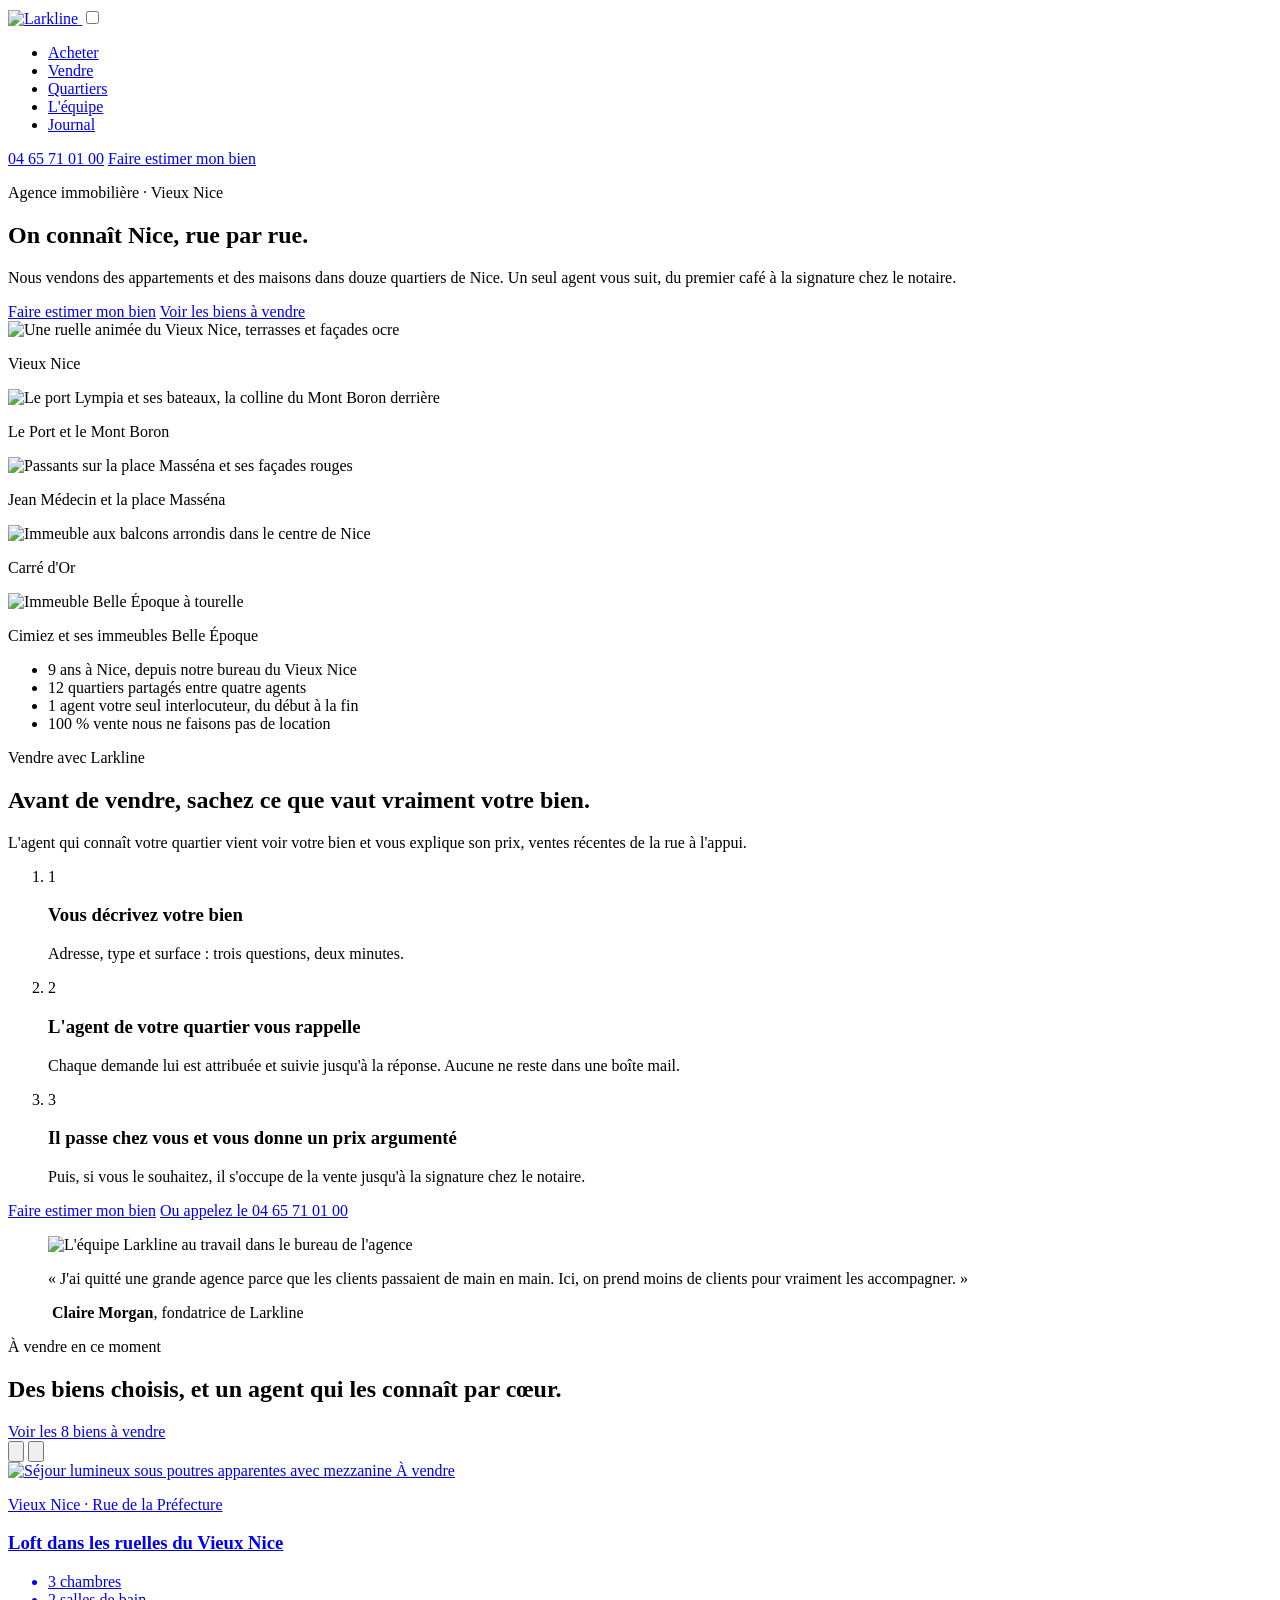
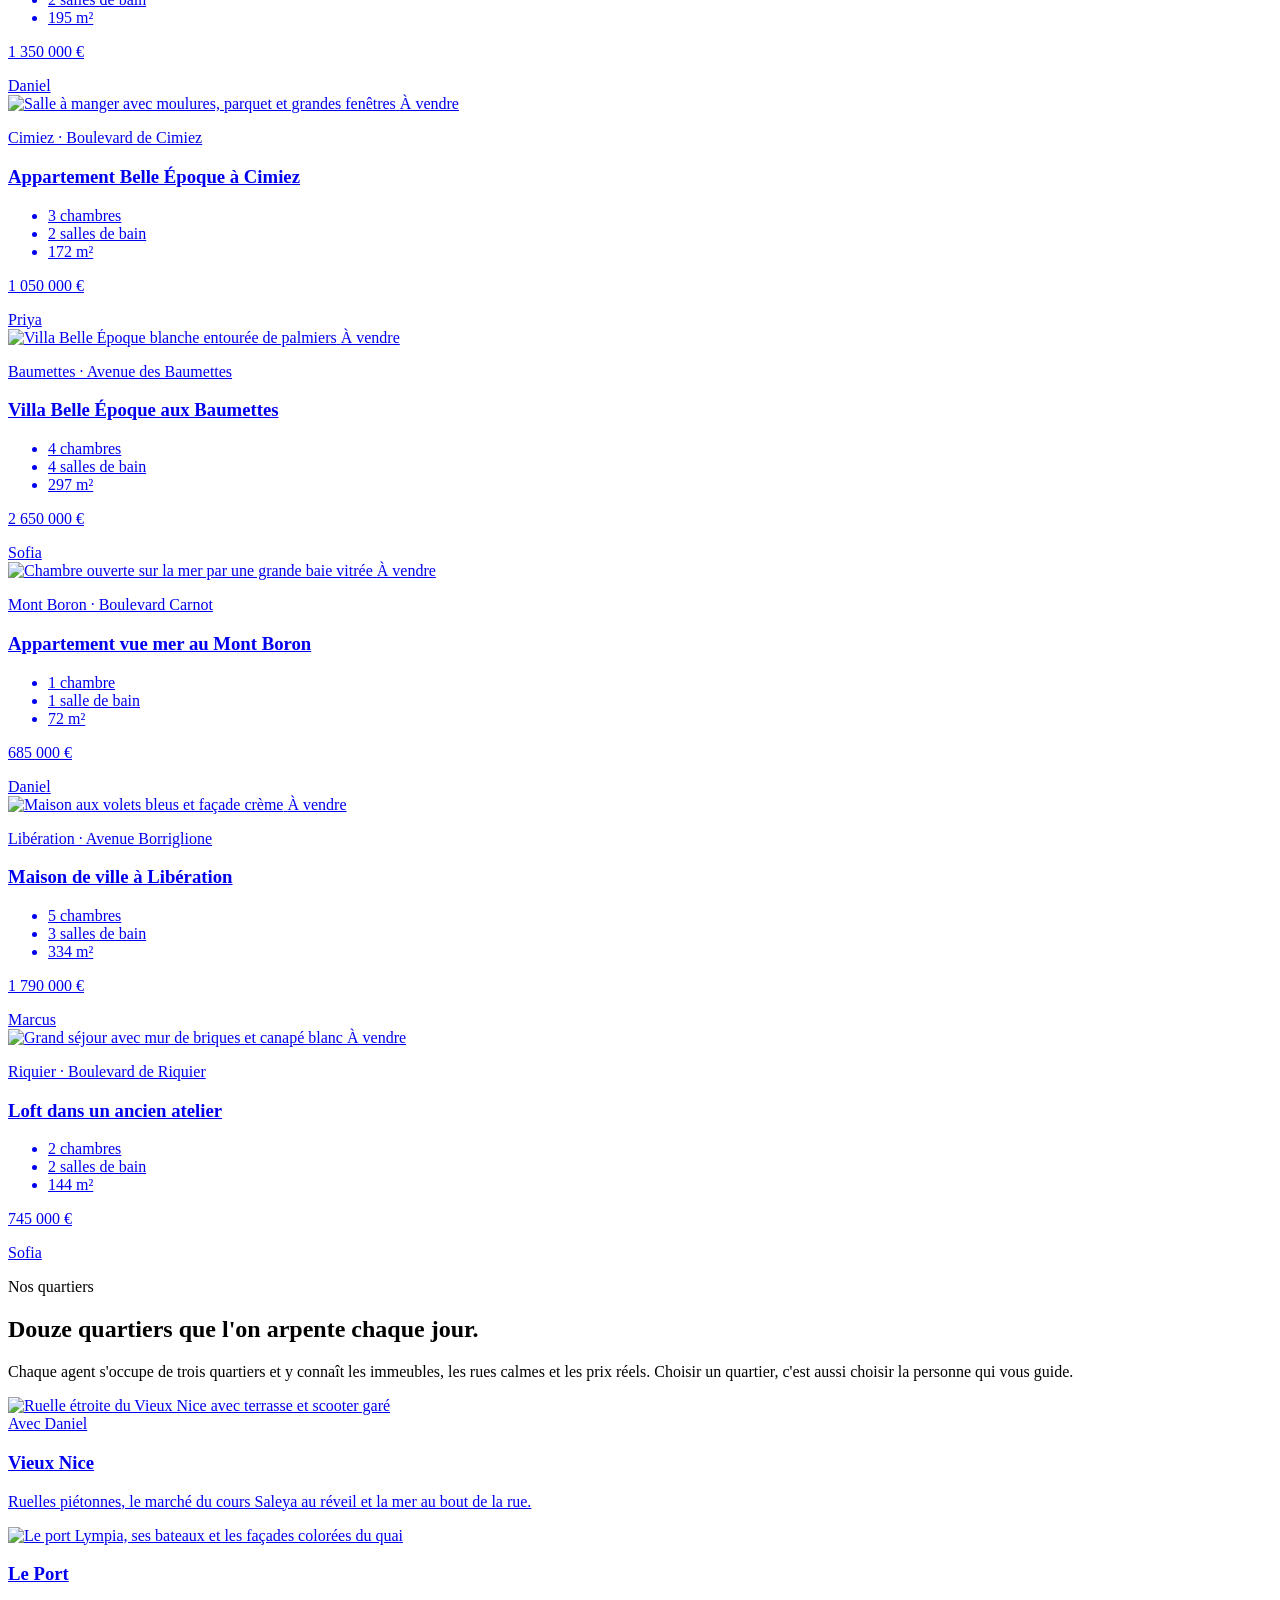
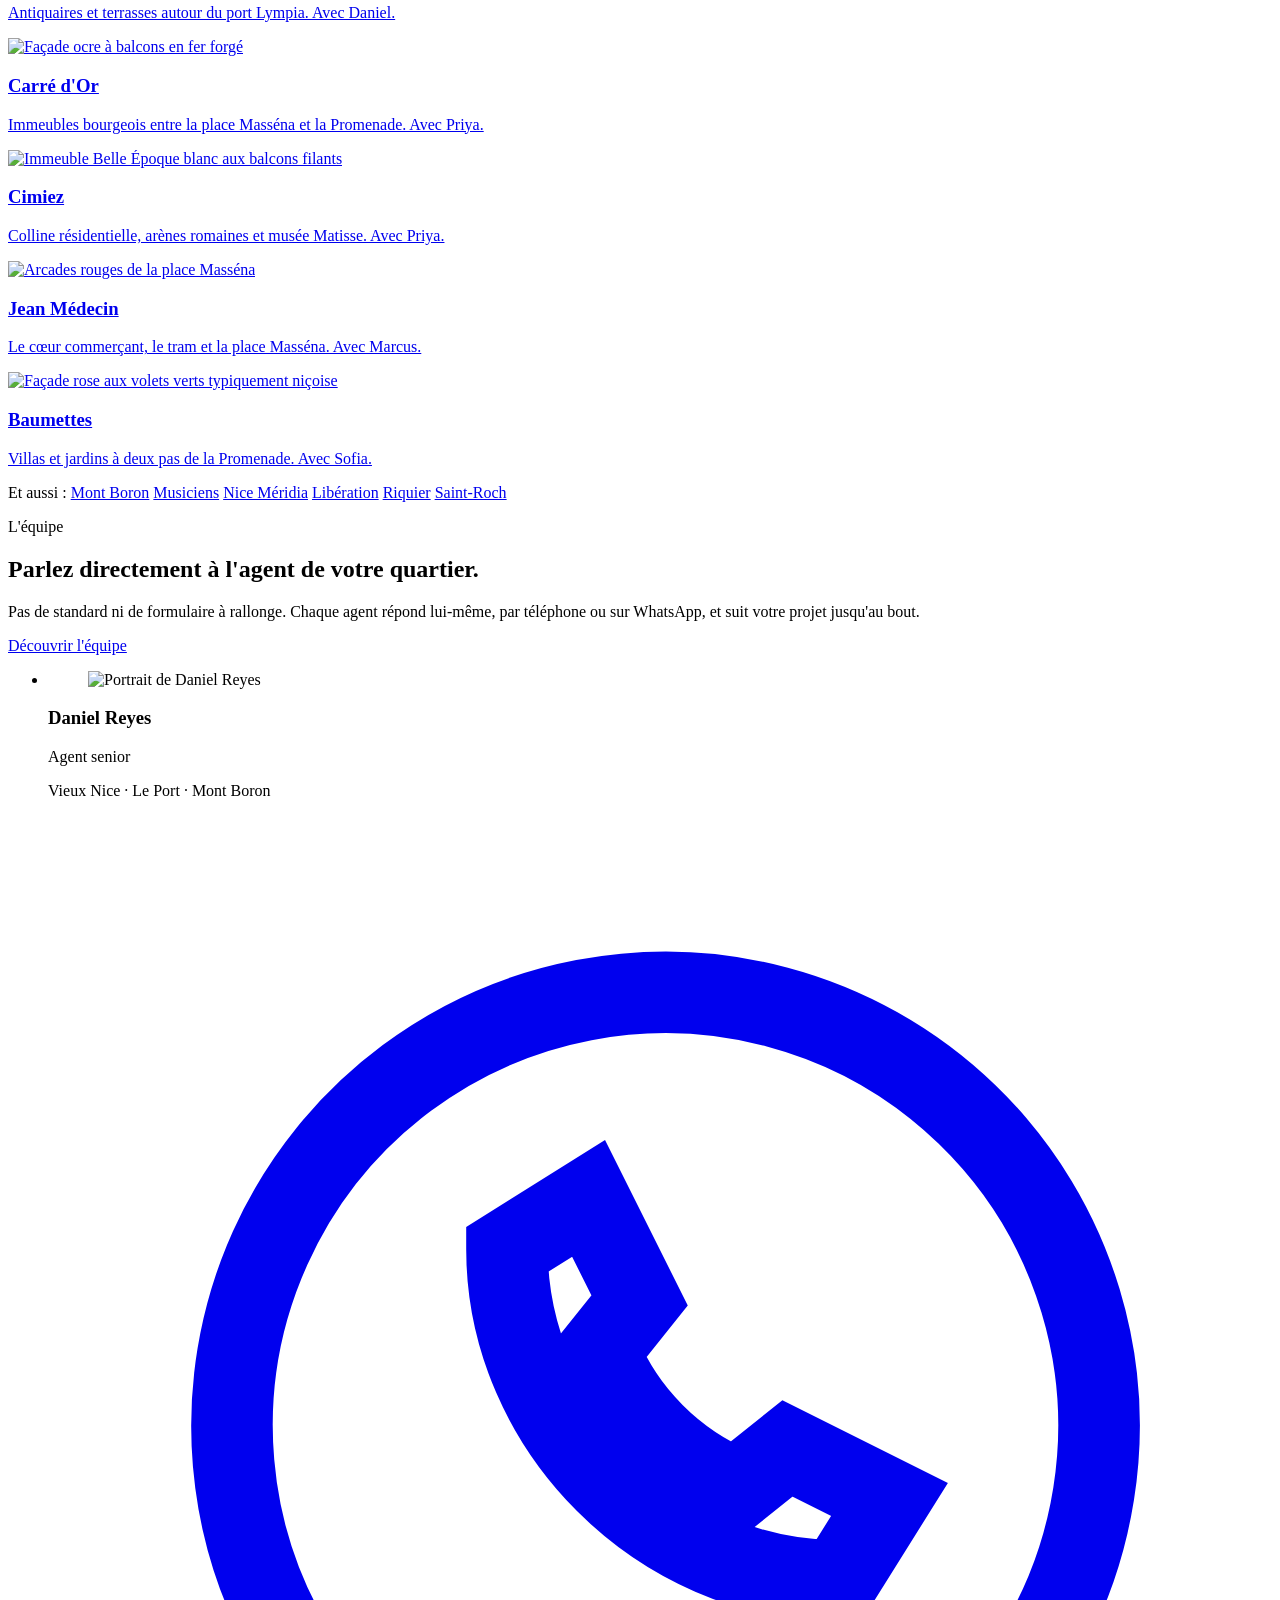
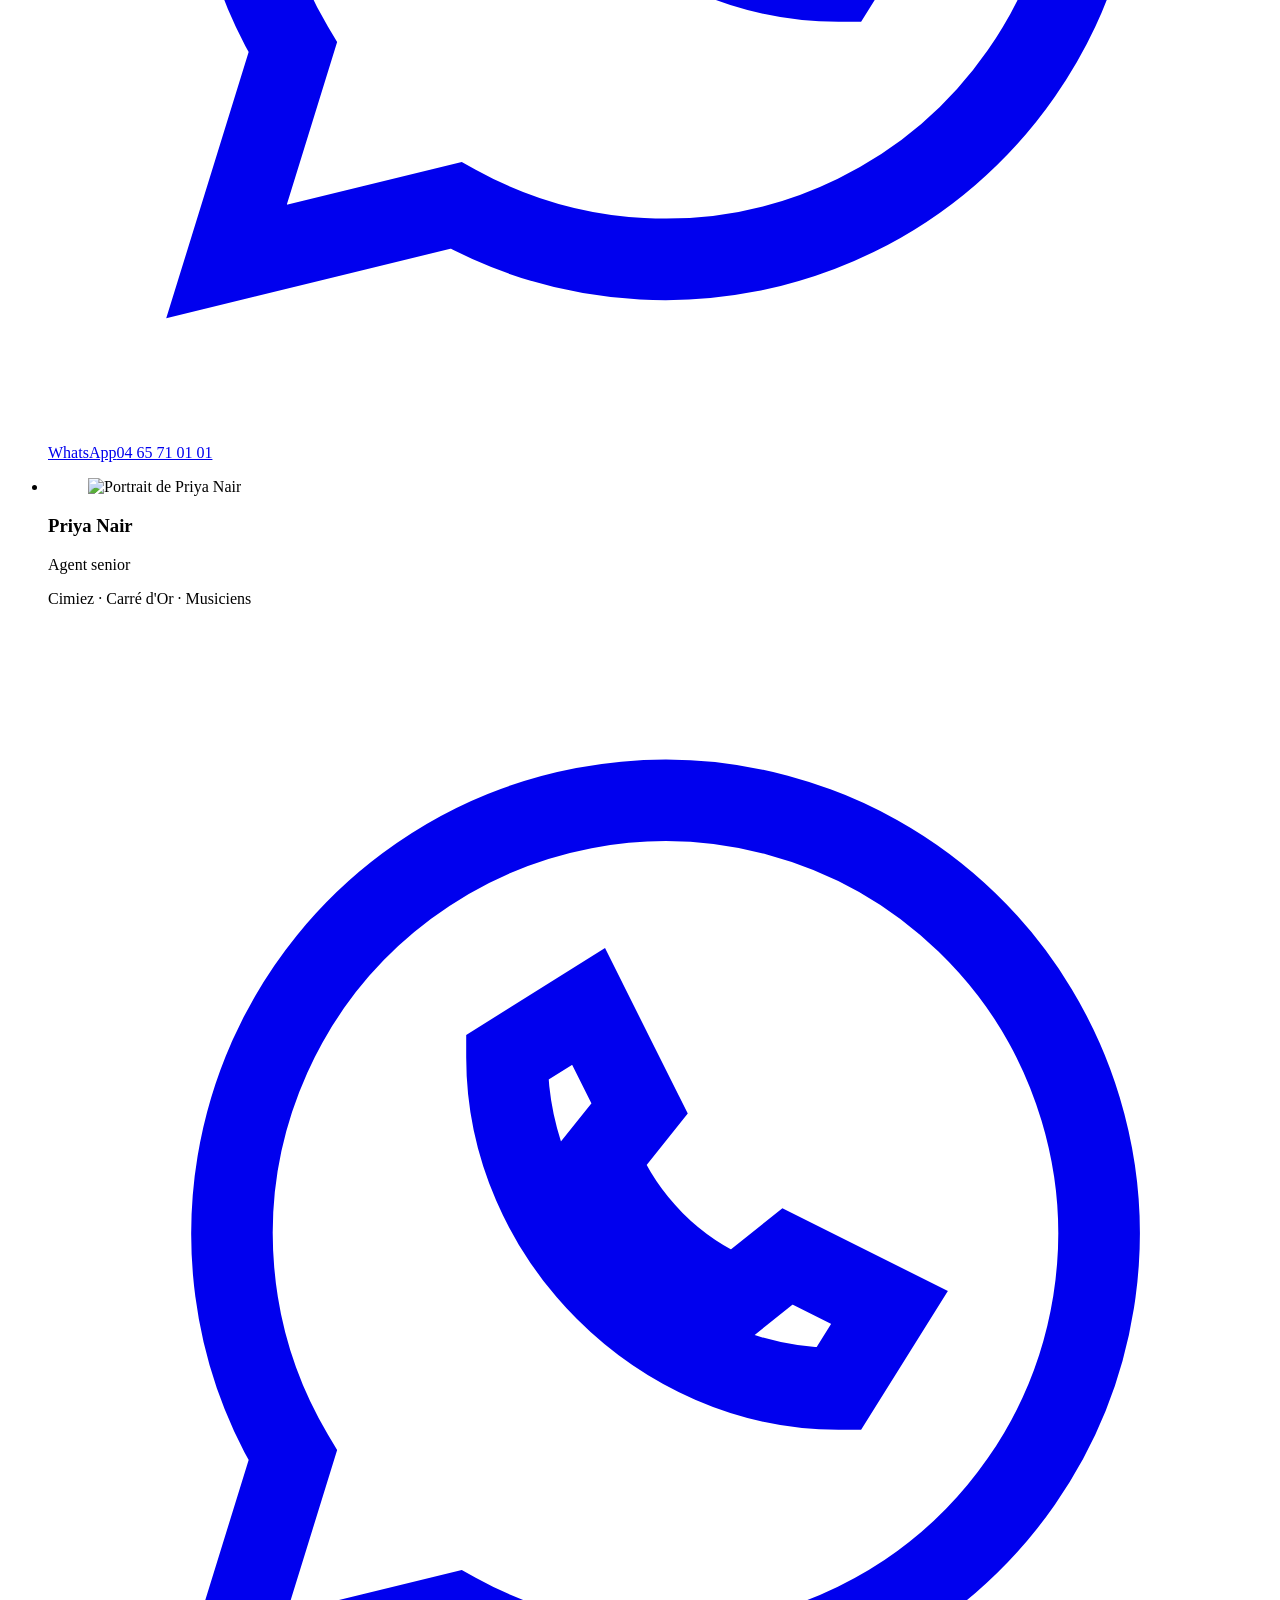
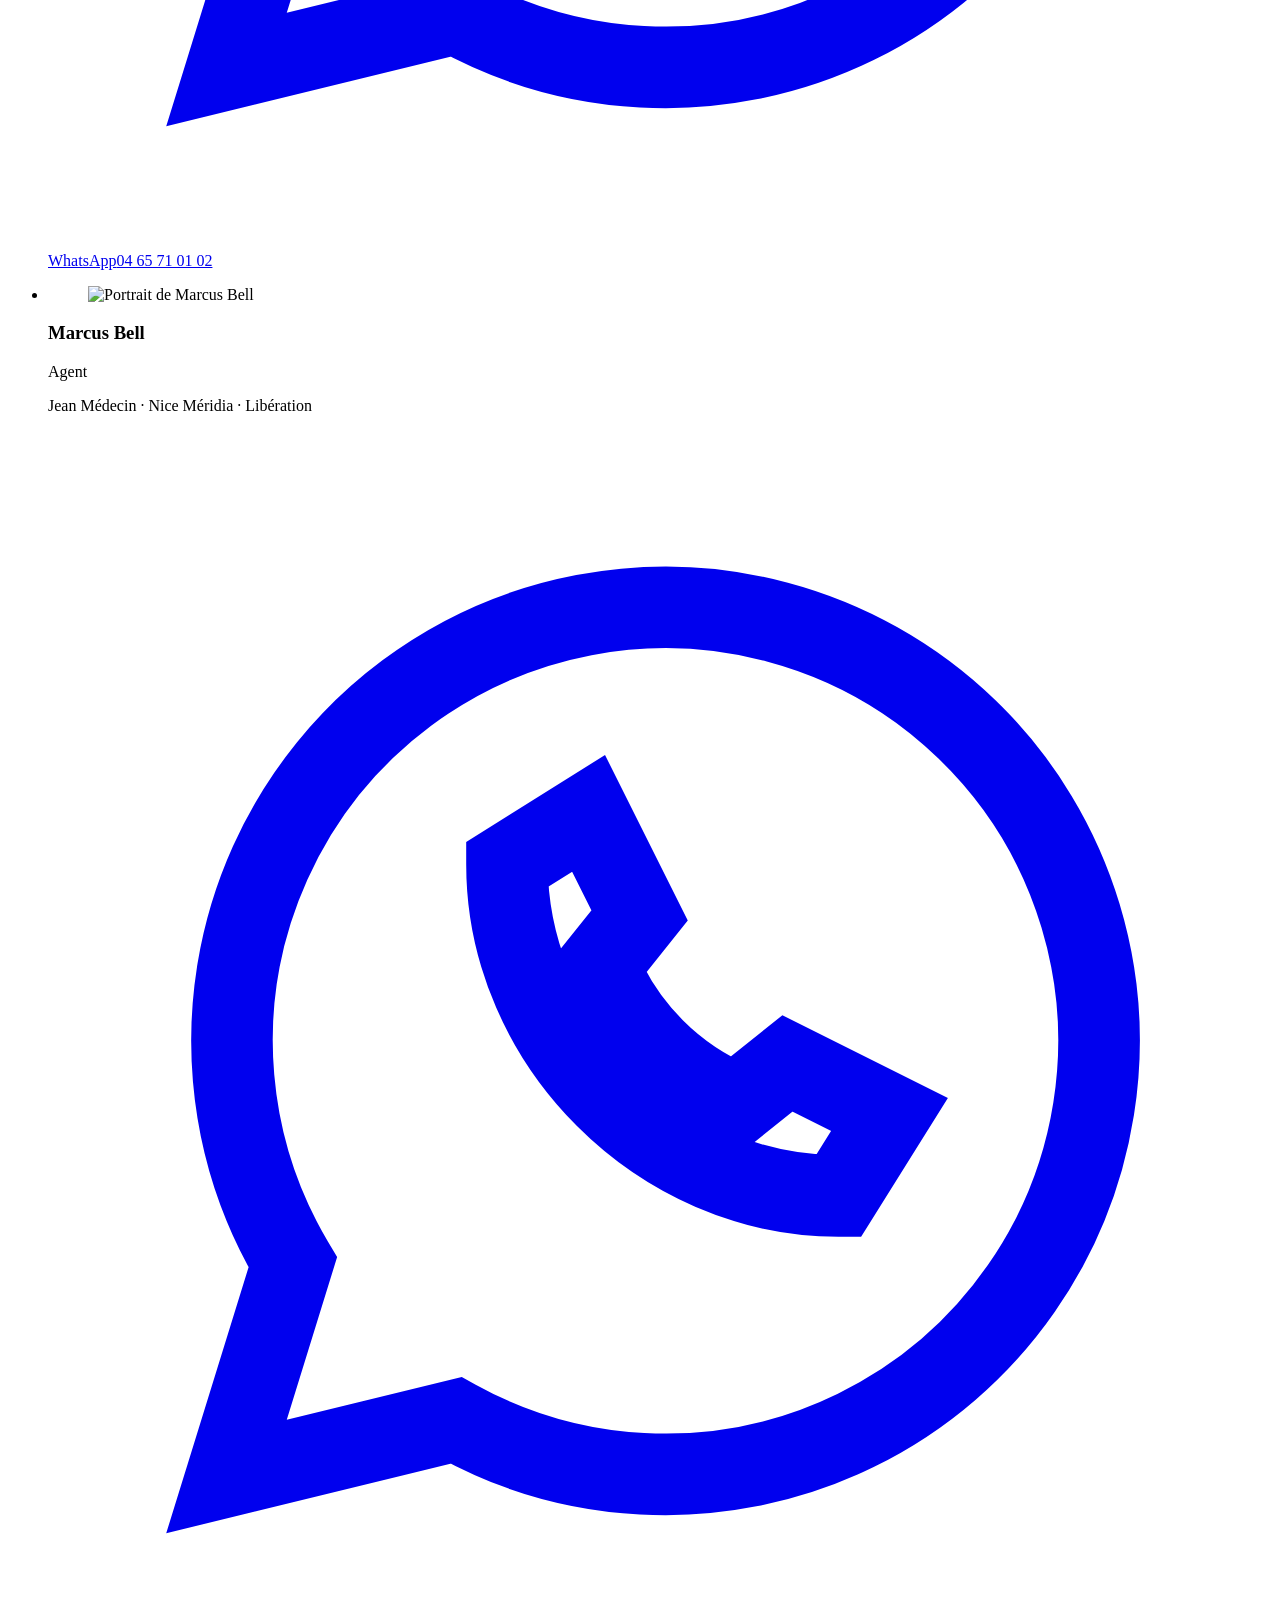
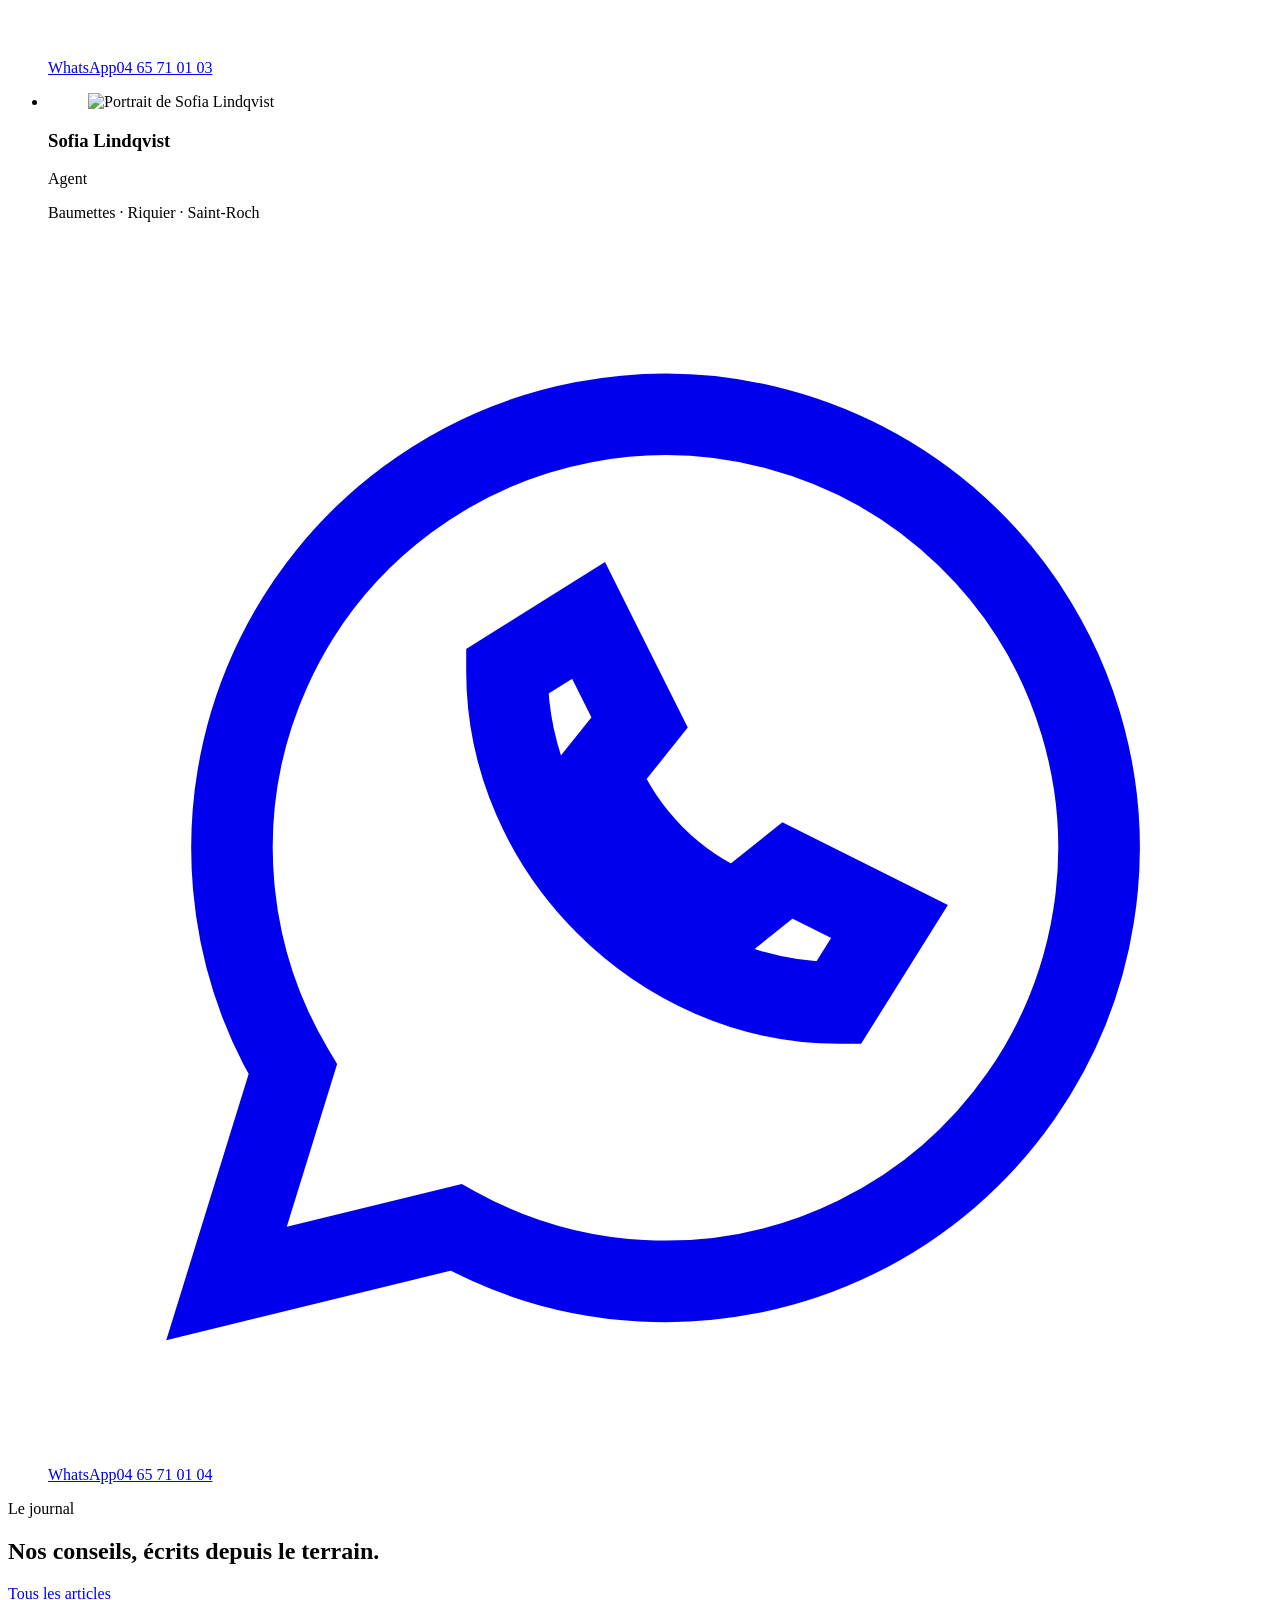
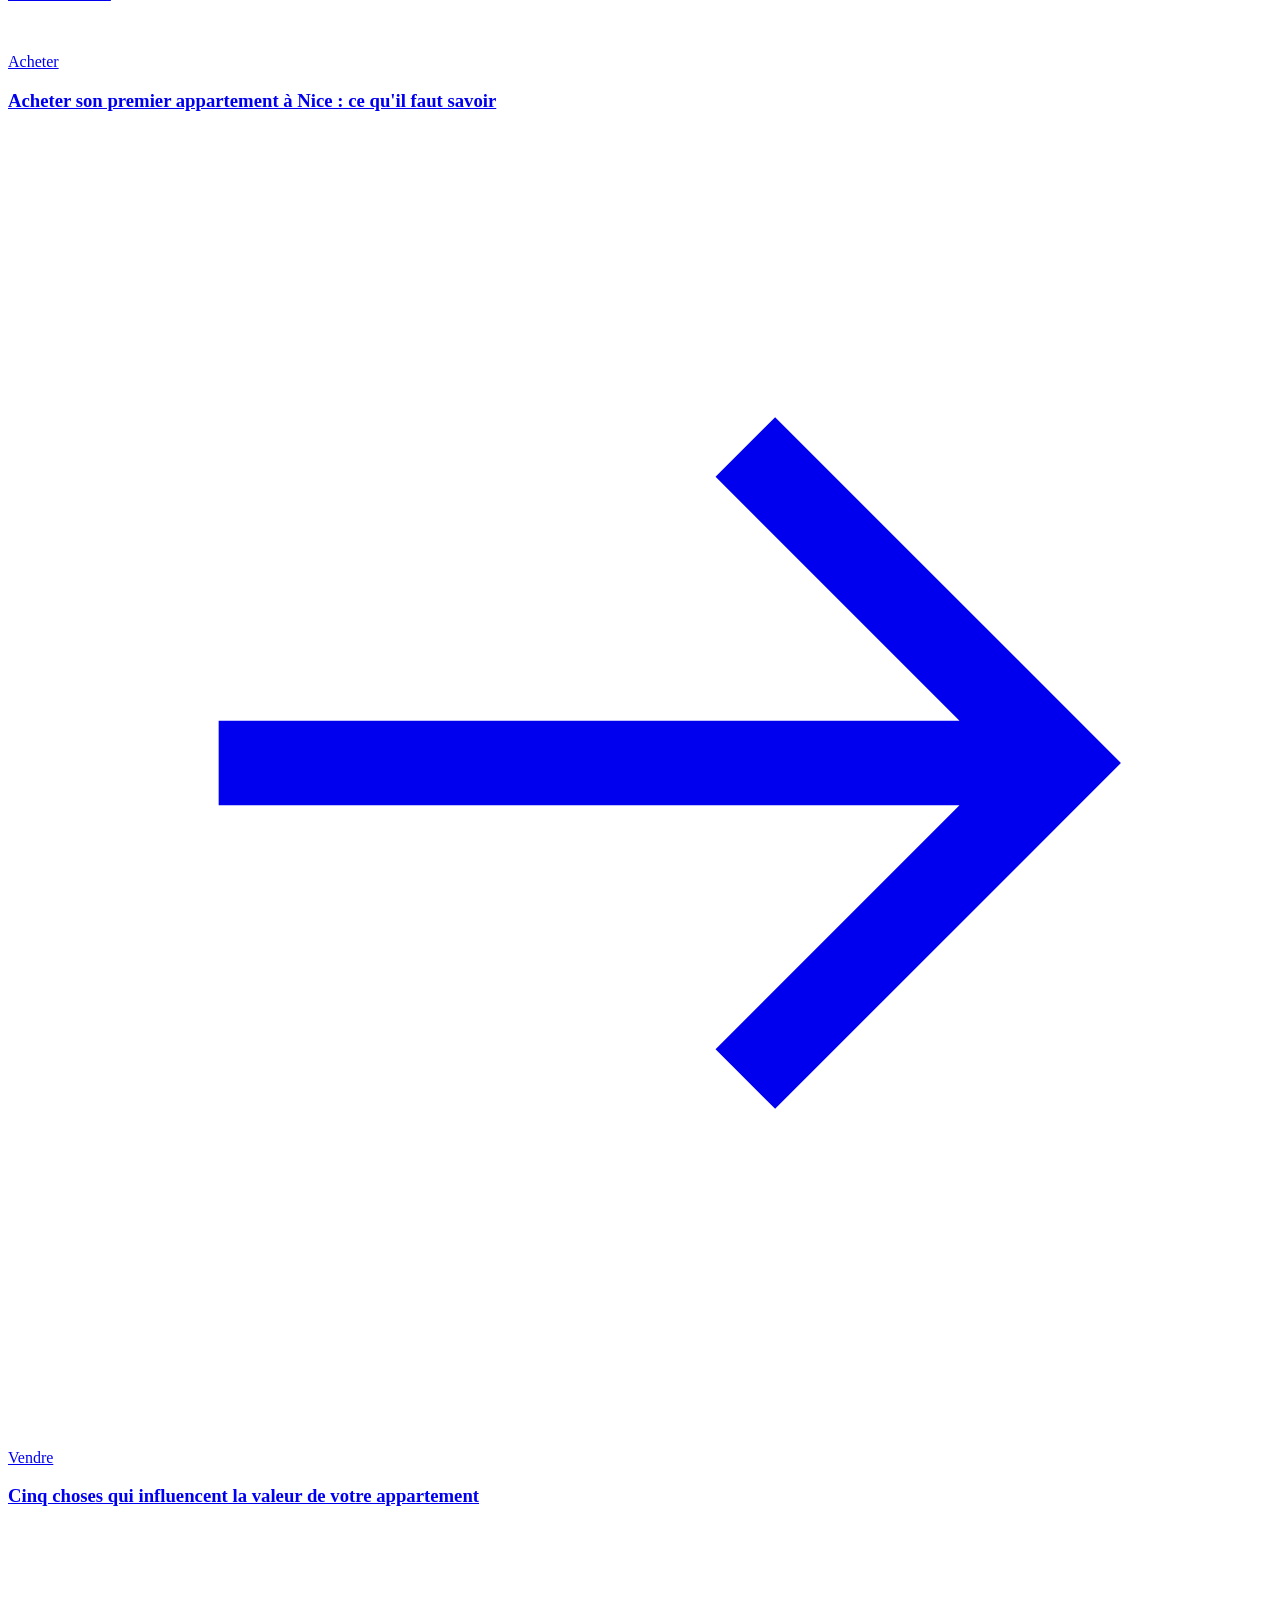
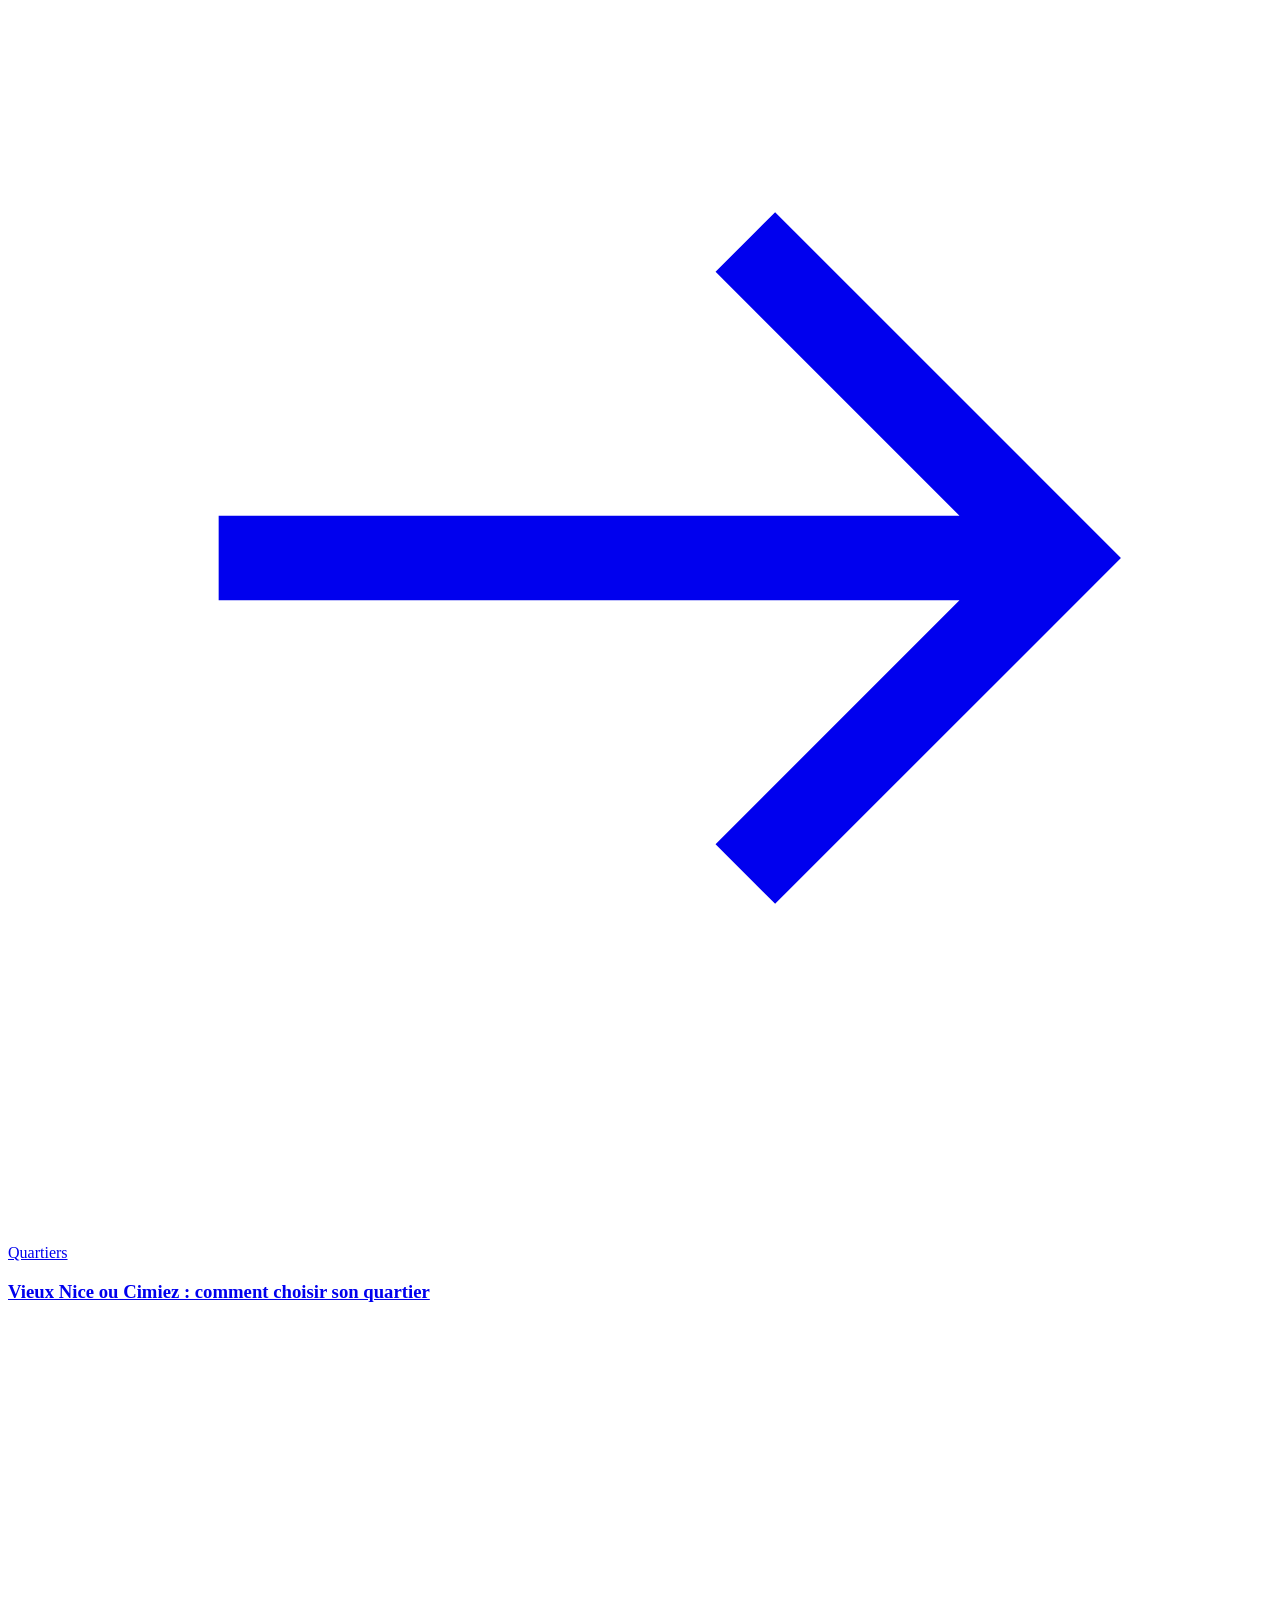
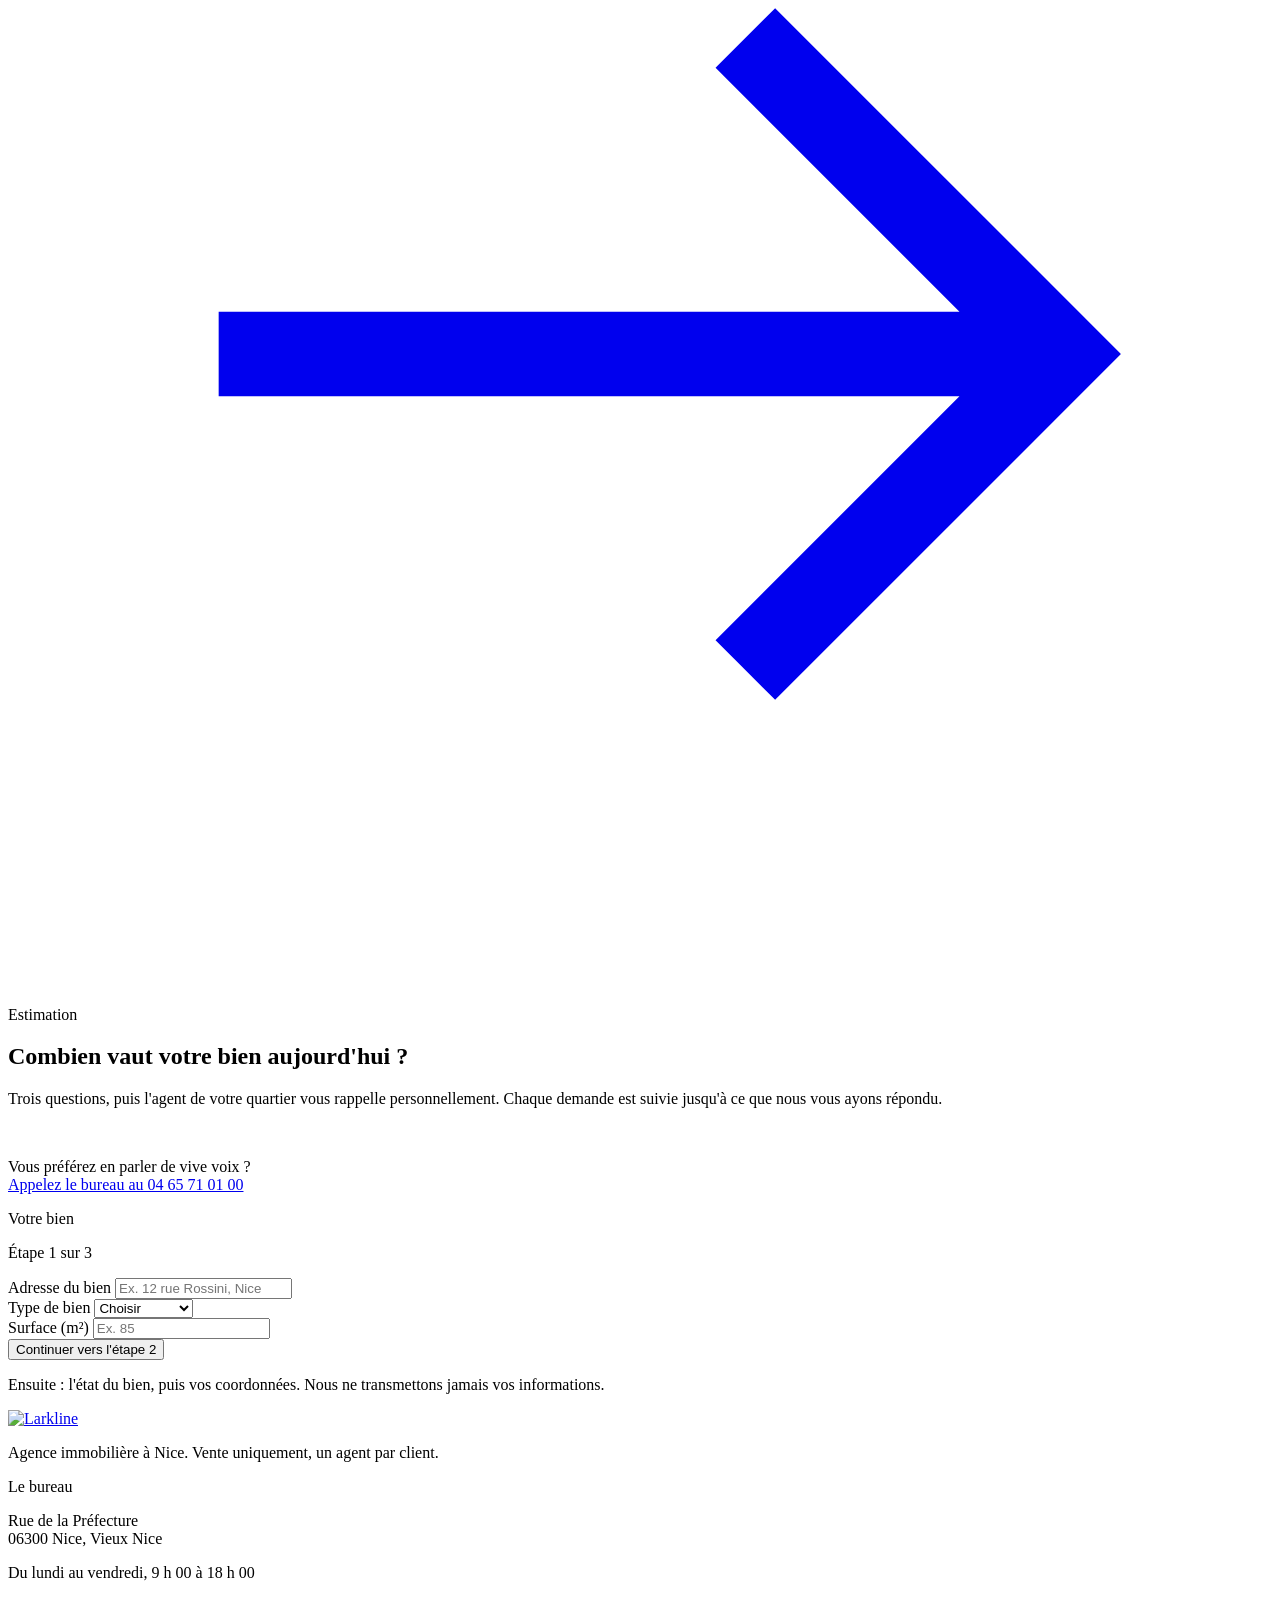
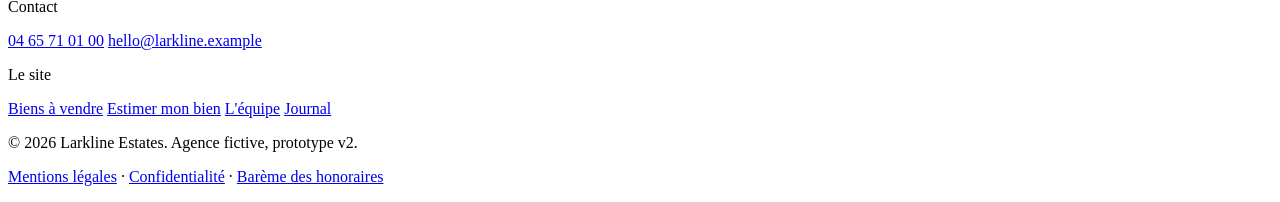
==== index.html @ cd0a7fb2 "Add files via upload" ====
<!DOCTYPE html>
<html lang="fr">
<head>
  <meta charset="utf-8">
  <meta name="viewport" content="width=device-width, initial-scale=1">
  <title>Larkline · Agence immobilière à Nice, depuis le Vieux Nice</title>
  <meta name="description" content="Petite agence immobilière du Vieux Nice. Un seul agent vous accompagne, du premier café à la signature chez le notaire. Estimation de votre bien et biens à vendre dans douze quartiers de Nice.">
  <link rel="preconnect" href="https://fonts.googleapis.com">
  <link rel="preconnect" href="https://fonts.gstatic.com" crossorigin>
  <link href="https://fonts.googleapis.com/css2?family=DM+Sans:opsz,wght@9..40,400;9..40,600;9..40,700&family=Newsreader:opsz,wght@6..72,400;6..72,500;6..72,600&display=swap" rel="stylesheet">
  <link rel="stylesheet" href="css/style.css">
  <script src="js/main.js" defer></script>
</head>
<body>

  <!-- ===================== Header ===================== -->
  <header class="site-header boxed-l flex-row flex-align-center flex-justify-between gap-24">
    <a class="logo" href="index.html" aria-label="Larkline, accueil">
      <img src="images/larkline-logo.svg" alt="Larkline" width="169" height="36">
    </a>
    <input class="nav-toggle" type="checkbox" id="nav-toggle" aria-label="Ouvrir le menu">
    <label class="nav-burger" for="nav-toggle" aria-hidden="true"><span></span><span></span><span></span></label>
    <nav class="nav-menu gap-32" aria-label="Navigation principale">
      <ul class="nav-links gap-24">
        <li><a class="nav-link" href="biens.html">Acheter</a></li>
        <li><a class="nav-link" href="#vendre">Vendre</a></li>
        <li><a class="nav-link" href="#quartiers">Quartiers</a></li>
        <li><a class="nav-link" href="equipe.html">L'équipe</a></li>
        <li><a class="nav-link" href="journal.html">Journal</a></li>
      </ul>
      <a class="nav-phone" href="tel:+33465710100">04 65 71 01 00</a>
      <a class="btn-solid" href="estimation.html">Faire estimer mon bien</a>
    </nav>
  </header>

  <main>

    <!-- ===================== Hero ===================== -->
    <section class="bg-light-1 boxed-l pad-tb-64 flex-column gap-40" aria-labelledby="hero-title">
      <div class="hero-intro gap-40">
        <div class="flex-column gap-20 fade-up">
          <p class="sub-title subtitle-on-light">Agence immobilière · Vieux Nice</p>
          <h1 id="hero-title" class="title-1 heading-on-light">On connaît Nice, rue par&nbsp;rue.</h1>
        </div>
        <div class="flex-column gap-24 fade-up delay-1">
          <p class="body-l body-on-light">Nous vendons des appartements et des maisons dans douze quartiers de Nice. Un seul agent vous suit, du premier café à la signature chez le&nbsp;notaire.</p>
          <div class="flex-row flex-wrap flex-align-center gap-24">
            <a class="btn-solid" href="estimation.html">Faire estimer mon bien</a>
            <a class="text-link link-on-light" href="biens.html">Voir les biens à vendre</a>
          </div>
        </div>
      </div>
      <!-- Slideshow: one neighborhood every 4 seconds (CSS only) -->
      <div class="hero-media media rounded-l fade-up delay-2" role="region" aria-roledescription="diaporama" aria-label="Les quartiers de Nice">
          <div class="hero-slide">
            <img src="https://images.unsplash.com/photo-1490113355845-cdc3b65f0189?auto=format&fit=crop&w=2200&h=1100&q=80" alt="Une ruelle animée du Vieux Nice, terrasses et façades ocre" fetchpriority="high">
            <p class="hero-caption body-s pad-tb-8 pad-lr-16 rounded-full">Vieux Nice</p>
          </div>
          <div class="hero-slide">
            <img src="https://images.unsplash.com/photo-1688993742358-516669227e6c?auto=format&fit=crop&w=2200&h=1100&q=80" alt="Le port Lympia et ses bateaux, la colline du Mont Boron derrière" loading="lazy">
            <p class="hero-caption body-s pad-tb-8 pad-lr-16 rounded-full">Le Port et le Mont Boron</p>
          </div>
          <div class="hero-slide">
            <img src="https://images.unsplash.com/photo-1728128527807-6297bc0e7d66?auto=format&fit=crop&w=2200&h=1100&q=80" alt="Passants sur la place Masséna et ses façades rouges" loading="lazy">
            <p class="hero-caption body-s pad-tb-8 pad-lr-16 rounded-full">Jean Médecin et la place Masséna</p>
          </div>
          <div class="hero-slide">
            <img src="https://images.unsplash.com/photo-1728128528288-421e94139e16?auto=format&fit=crop&w=2200&h=1100&q=80" alt="Immeuble aux balcons arrondis dans le centre de Nice" loading="lazy">
            <p class="hero-caption body-s pad-tb-8 pad-lr-16 rounded-full">Carré d'Or</p>
          </div>
          <div class="hero-slide">
            <img src="https://images.unsplash.com/photo-1694424409051-65aa07593fcf?auto=format&fit=crop&w=2200&h=1100&q=80" alt="Immeuble Belle Époque à tourelle" loading="lazy">
            <p class="hero-caption body-s pad-tb-8 pad-lr-16 rounded-full">Cimiez et ses immeubles Belle Époque</p>
          </div>
      </div>
      <ul class="grid-4 gap-24" aria-label="Larkline en bref">
        <li class="fact pad-tb-20 flex-column gap-4">
          <span class="fact-number title-4 heading-on-light" data-count>9 ans</span>
          <span class="body-s detail-on-light">à Nice, depuis notre bureau du Vieux Nice</span>
        </li>
        <li class="fact pad-tb-20 flex-column gap-4">
          <span class="fact-number title-4 heading-on-light" data-count>12 quartiers</span>
          <span class="body-s detail-on-light">partagés entre quatre agents</span>
        </li>
        <li class="fact pad-tb-20 flex-column gap-4">
          <span class="fact-number title-4 heading-on-light" data-count>1 agent</span>
          <span class="body-s detail-on-light">votre seul interlocuteur, du début à la fin</span>
        </li>
        <li class="fact pad-tb-20 flex-column gap-4">
          <span class="fact-number title-4 heading-on-light" data-count>100 % vente</span>
          <span class="body-s detail-on-light">nous ne faisons pas de location</span>
        </li>
      </ul>
    </section>

    <!-- ===================== Vendre ===================== -->
    <section id="vendre" class="bg-light-2 boxed-l pad-tb-128 grid-split-r gap-40 flex-align-center reveal" aria-labelledby="vendre-title">
      <div class="flex-column gap-32">
        <div class="flex-column gap-16">
          <p class="sub-title subtitle-on-light">Vendre avec Larkline</p>
          <h2 id="vendre-title" class="title-2 heading-on-light">Avant de vendre, sachez ce que vaut vraiment votre&nbsp;bien.</h2>
          <p class="body-l body-on-light">L'agent qui connaît votre quartier vient voir votre bien et vous explique son prix, ventes récentes de la rue à&nbsp;l'appui.</p>
        </div>
        <ol class="flex-column gap-20">
          <li class="flex-row gap-16 flex-align-start">
            <span class="step-number">1</span>
            <div class="flex-column gap-4">
              <h3 class="title-6 heading-on-light">Vous décrivez votre bien</h3>
              <p class="body-m body-on-light">Adresse, type et surface : trois questions, deux minutes.</p>
            </div>
          </li>
          <li class="flex-row gap-16 flex-align-start">
            <span class="step-number">2</span>
            <div class="flex-column gap-4">
              <h3 class="title-6 heading-on-light">L'agent de votre quartier vous rappelle</h3>
              <p class="body-m body-on-light">Chaque demande lui est attribuée et suivie jusqu'à la réponse. Aucune ne reste dans une boîte mail.</p>
            </div>
          </li>
          <li class="flex-row gap-16 flex-align-start">
            <span class="step-number">3</span>
            <div class="flex-column gap-4">
              <h3 class="title-6 heading-on-light">Il passe chez vous et vous donne un prix argumenté</h3>
              <p class="body-m body-on-light">Puis, si vous le souhaitez, il s'occupe de la vente jusqu'à la signature chez le notaire.</p>
            </div>
          </li>
        </ol>
        <div class="flex-row flex-wrap flex-align-center gap-24">
          <a class="btn-solid" href="estimation.html">Faire estimer mon bien</a>
          <a class="text-link link-on-light" href="tel:+33465710100">Ou appelez le 04 65 71 01 00</a>
        </div>
      </div>
      <div class="office-figure order-first-m">
        <figure class="media ratio-4-3 rounded-l">
          <img src="images/bureau-larkline.jpg" alt="L'équipe Larkline au travail dans le bureau de l'agence" loading="lazy">
        </figure>
        <blockquote class="office-quote card shadow-m pad-32 flex-column gap-16">
          <p class="title-6 heading-on-light use-heading-font">« J'ai quitté une grande agence parce que les clients passaient de main en main. Ici, on prend moins de clients pour vraiment les&nbsp;accompagner. »</p>
          <footer class="flex-row flex-align-center gap-12">
            <img class="avatar-s" src="https://images.pexels.com/photos/13743891/pexels-photo-13743891.jpeg?auto=compress&cs=tinysrgb&w=320" alt="" loading="lazy">
            <span class="body-s detail-on-light"><strong class="heading-on-light">Claire Morgan</strong>, fondatrice de Larkline</span>
          </footer>
        </blockquote>
      </div>
    </section>

    <!-- ===================== Biens à vendre ===================== -->
    <section id="biens" class="bg-light-1 boxed-l pad-tb-128 flex-column gap-40 reveal" aria-labelledby="biens-title">
      <div class="flex-row flex-wrap flex-align-end flex-justify-between gap-24">
        <div class="flex-column gap-16 max-text-l">
          <p class="sub-title subtitle-on-light">À vendre en ce moment</p>
          <h2 id="biens-title" class="title-2 heading-on-light">Des biens choisis, et un agent qui les connaît par&nbsp;cœur.</h2>
        </div>
        <div class="flex-row flex-align-center gap-24">
          <a class="text-link link-on-light" href="biens.html">Voir les 8 biens à vendre</a>
          <div class="flex-row gap-8">
            <button class="icon-button" type="button" data-carousel-prev aria-controls="biens-scroller" aria-label="Biens précédents"><svg class="icon" viewBox="0 0 24 24" fill="none" stroke="currentColor" stroke-width="1.6" aria-hidden="true"><path d="M20 12H4M10 6l-6 6 6 6"/></svg></button>
            <button class="icon-button" type="button" data-carousel-next aria-controls="biens-scroller" aria-label="Biens suivants"><svg class="icon" viewBox="0 0 24 24" fill="none" stroke="currentColor" stroke-width="1.6" aria-hidden="true"><path d="M4 12h16M14 6l6 6-6 6"/></svg></button>
          </div>
        </div>
      </div>

      <div class="scroller gap-24" id="biens-scroller" role="list" tabindex="0" aria-label="Biens à vendre">
        <a class="property-card card flex-column" href="bien-loft-vieux-nice.html" role="listitem">
          <div class="media ratio-4-3">
            <img src="https://images.pexels.com/photos/7174386/pexels-photo-7174386.jpeg?auto=compress&cs=tinysrgb&w=900" alt="Séjour lumineux sous poutres apparentes avec mezzanine" loading="lazy">
            <span class="badge-2 media-badge">À vendre</span>
          </div>
          <div class="grow pad-24 flex-column gap-12">
            <p class="body-s detail-on-light">Vieux Nice · Rue de la Préfecture</p>
            <h3 class="title-6 heading-on-light">Loft dans les ruelles du Vieux&nbsp;Nice</h3>
            <ul class="meta-list body-s flex-row flex-wrap gap-12"><li>3 chambres</li><li>2 salles de bain</li><li>195 m²</li></ul>
            <div class="flex-row flex-align-center flex-justify-between gap-12 push-end">
              <p class="price">1 350 000 €</p>
              <span class="flex-row flex-align-center gap-8 body-s detail-on-light"><img class="avatar-s" src="https://images.pexels.com/photos/37842959/pexels-photo-37842959.jpeg?auto=compress&cs=tinysrgb&w=320" alt="" loading="lazy">Daniel</span>
            </div>
          </div>
        </a>
        <a class="property-card card flex-column" href="bien-loft-vieux-nice.html" role="listitem">
          <div class="media ratio-4-3">
            <img src="https://images.unsplash.com/photo-1505409628601-edc9af17fda6?auto=format&fit=crop&w=900&h=675&q=80" alt="Salle à manger avec moulures, parquet et grandes fenêtres" loading="lazy">
            <span class="badge-2 media-badge">À vendre</span>
          </div>
          <div class="grow pad-24 flex-column gap-12">
            <p class="body-s detail-on-light">Cimiez · Boulevard de Cimiez</p>
            <h3 class="title-6 heading-on-light">Appartement Belle Époque à&nbsp;Cimiez</h3>
            <ul class="meta-list body-s flex-row flex-wrap gap-12"><li>3 chambres</li><li>2 salles de bain</li><li>172 m²</li></ul>
            <div class="flex-row flex-align-center flex-justify-between gap-12 push-end">
              <p class="price">1 050 000 €</p>
              <span class="flex-row flex-align-center gap-8 body-s detail-on-light"><img class="avatar-s" src="https://images.pexels.com/photos/27086761/pexels-photo-27086761.jpeg?auto=compress&cs=tinysrgb&w=320" alt="" loading="lazy">Priya</span>
            </div>
          </div>
        </a>
        <a class="property-card card flex-column" href="bien-loft-vieux-nice.html" role="listitem">
          <div class="media ratio-4-3">
            <img src="https://images.pexels.com/photos/25323129/pexels-photo-25323129.jpeg?auto=compress&cs=tinysrgb&w=900" alt="Villa Belle Époque blanche entourée de palmiers" loading="lazy">
            <span class="badge-2 media-badge">À vendre</span>
          </div>
          <div class="grow pad-24 flex-column gap-12">
            <p class="body-s detail-on-light">Baumettes · Avenue des Baumettes</p>
            <h3 class="title-6 heading-on-light">Villa Belle Époque aux&nbsp;Baumettes</h3>
            <ul class="meta-list body-s flex-row flex-wrap gap-12"><li>4 chambres</li><li>4 salles de bain</li><li>297 m²</li></ul>
            <div class="flex-row flex-align-center flex-justify-between gap-12 push-end">
              <p class="price">2 650 000 €</p>
              <span class="flex-row flex-align-center gap-8 body-s detail-on-light"><img class="avatar-s" src="https://images.pexels.com/photos/785667/pexels-photo-785667.jpeg?auto=compress&cs=tinysrgb&w=320" alt="" loading="lazy">Sofia</span>
            </div>
          </div>
        </a>
        <a class="property-card card flex-column" href="bien-loft-vieux-nice.html" role="listitem">
          <div class="media ratio-4-3">
            <img src="https://images.unsplash.com/photo-1760204741315-abfc98ce3bf5?auto=format&fit=crop&w=900&h=675&q=80" alt="Chambre ouverte sur la mer par une grande baie vitrée" loading="lazy">
            <span class="badge-2 media-badge">À vendre</span>
          </div>
          <div class="grow pad-24 flex-column gap-12">
            <p class="body-s detail-on-light">Mont Boron · Boulevard Carnot</p>
            <h3 class="title-6 heading-on-light">Appartement vue mer au Mont&nbsp;Boron</h3>
            <ul class="meta-list body-s flex-row flex-wrap gap-12"><li>1 chambre</li><li>1 salle de bain</li><li>72 m²</li></ul>
            <div class="flex-row flex-align-center flex-justify-between gap-12 push-end">
              <p class="price">685 000 €</p>
              <span class="flex-row flex-align-center gap-8 body-s detail-on-light"><img class="avatar-s" src="https://images.pexels.com/photos/37842959/pexels-photo-37842959.jpeg?auto=compress&cs=tinysrgb&w=320" alt="" loading="lazy">Daniel</span>
            </div>
          </div>
        </a>
        <a class="property-card card flex-column" href="bien-loft-vieux-nice.html" role="listitem">
          <div class="media ratio-4-3">
            <img src="https://images.pexels.com/photos/31405348/pexels-photo-31405348.jpeg?auto=compress&cs=tinysrgb&w=900" alt="Maison aux volets bleus et façade crème" loading="lazy">
            <span class="badge-2 media-badge">À vendre</span>
          </div>
          <div class="grow pad-24 flex-column gap-12">
            <p class="body-s detail-on-light">Libération · Avenue Borriglione</p>
            <h3 class="title-6 heading-on-light">Maison de ville à&nbsp;Libération</h3>
            <ul class="meta-list body-s flex-row flex-wrap gap-12"><li>5 chambres</li><li>3 salles de bain</li><li>334 m²</li></ul>
            <div class="flex-row flex-align-center flex-justify-between gap-12 push-end">
              <p class="price">1 790 000 €</p>
              <span class="flex-row flex-align-center gap-8 body-s detail-on-light"><img class="avatar-s" src="https://images.pexels.com/photos/13801445/pexels-photo-13801445.jpeg?auto=compress&cs=tinysrgb&w=320" alt="" loading="lazy">Marcus</span>
            </div>
          </div>
        </a>
        <a class="property-card card flex-column" href="bien-loft-vieux-nice.html" role="listitem">
          <div class="media ratio-4-3">
            <img src="https://images.pexels.com/photos/8089269/pexels-photo-8089269.jpeg?auto=compress&cs=tinysrgb&w=900" alt="Grand séjour avec mur de briques et canapé blanc" loading="lazy">
            <span class="badge-2 media-badge">À vendre</span>
          </div>
          <div class="grow pad-24 flex-column gap-12">
            <p class="body-s detail-on-light">Riquier · Boulevard de Riquier</p>
            <h3 class="title-6 heading-on-light">Loft dans un ancien&nbsp;atelier</h3>
            <ul class="meta-list body-s flex-row flex-wrap gap-12"><li>2 chambres</li><li>2 salles de bain</li><li>144 m²</li></ul>
            <div class="flex-row flex-align-center flex-justify-between gap-12 push-end">
              <p class="price">745 000 €</p>
              <span class="flex-row flex-align-center gap-8 body-s detail-on-light"><img class="avatar-s" src="https://images.pexels.com/photos/785667/pexels-photo-785667.jpeg?auto=compress&cs=tinysrgb&w=320" alt="" loading="lazy">Sofia</span>
            </div>
          </div>
        </a>
      </div>
    </section>

    <!-- ===================== Quartiers ===================== -->
    <section id="quartiers" class="bg-light-2 boxed-l pad-tb-128 flex-column gap-40 reveal" aria-labelledby="quartiers-title">
      <div class="grid-2 gap-40 flex-align-end">
        <div class="flex-column gap-16">
          <p class="sub-title subtitle-on-light">Nos quartiers</p>
          <h2 id="quartiers-title" class="title-2 heading-on-light">Douze quartiers que l'on arpente chaque&nbsp;jour.</h2>
        </div>
        <p class="body-l body-on-light">Chaque agent s'occupe de trois quartiers et y connaît les immeubles, les rues calmes et les prix réels. Choisir un quartier, c'est aussi choisir la personne qui vous&nbsp;guide.</p>
      </div>

      <div class="mosaic gap-16">
        <a class="mosaic-tile mosaic-feature media rounded-l zoom-on-hover" href="biens.html?quartier=vieux-nice">
          <img src="https://images.unsplash.com/photo-1714664857050-8ec9465f1068?auto=format&fit=crop&w=1400&h=1100&q=80" alt="Ruelle étroite du Vieux Nice avec terrasse et scooter garé" loading="lazy">
          <div class="mosaic-label pad-32 flex-column gap-8">
            <span class="badge-2">Avec Daniel</span>
            <h3 class="title-4 heading-on-dark">Vieux Nice</h3>
            <p class="body-m body-on-dark max-text">Ruelles piétonnes, le marché du cours Saleya au réveil et la mer au bout de la&nbsp;rue.</p>
          </div>
        </a>
        <a class="mosaic-tile media rounded-l zoom-on-hover" href="biens.html?quartier=le-port">
          <img src="https://images.unsplash.com/photo-1655796089432-7aac214b58eb?auto=format&fit=crop&w=800&h=700&q=80" alt="Le port Lympia, ses bateaux et les façades colorées du quai" loading="lazy">
          <div class="mosaic-label pad-24 flex-column gap-4">
            <h3 class="title-6 heading-on-dark">Le Port</h3>
            <p class="body-s body-on-dark">Antiquaires et terrasses autour du port Lympia. Avec Daniel.</p>
          </div>
        </a>
        <a class="mosaic-tile media rounded-l zoom-on-hover" href="biens.html?quartier=carre-d-or">
          <img src="https://images.unsplash.com/photo-1536522803715-161ba18e0574?auto=format&fit=crop&w=800&h=700&q=80" alt="Façade ocre à balcons en fer forgé" loading="lazy">
          <div class="mosaic-label pad-24 flex-column gap-4">
            <h3 class="title-6 heading-on-dark">Carré d'Or</h3>
            <p class="body-s body-on-dark">Immeubles bourgeois entre la place Masséna et la Promenade. Avec Priya.</p>
          </div>
        </a>
        <a class="mosaic-tile media rounded-l zoom-on-hover" href="biens.html?quartier=cimiez">
          <img src="https://images.unsplash.com/photo-1668887465040-2e903c8abf01?auto=format&fit=crop&w=800&h=700&q=80" alt="Immeuble Belle Époque blanc aux balcons filants" loading="lazy">
          <div class="mosaic-label pad-24 flex-column gap-4">
            <h3 class="title-6 heading-on-dark">Cimiez</h3>
            <p class="body-s body-on-dark">Colline résidentielle, arènes romaines et musée Matisse. Avec Priya.</p>
          </div>
        </a>
        <a class="mosaic-tile media rounded-l zoom-on-hover" href="biens.html?quartier=jean-medecin">
          <img src="https://images.unsplash.com/photo-1728128528035-09f8f26d2441?auto=format&fit=crop&w=800&h=700&q=80" alt="Arcades rouges de la place Masséna" loading="lazy">
          <div class="mosaic-label pad-24 flex-column gap-4">
            <h3 class="title-6 heading-on-dark">Jean Médecin</h3>
            <p class="body-s body-on-dark">Le cœur commerçant, le tram et la place Masséna. Avec Marcus.</p>
          </div>
        </a>
        <a class="mosaic-tile media rounded-l zoom-on-hover" href="biens.html?quartier=baumettes">
          <img src="https://images.unsplash.com/photo-1645086756889-4fd7af0acd1a?auto=format&fit=crop&w=800&h=700&q=80" alt="Façade rose aux volets verts typiquement niçoise" loading="lazy">
          <div class="mosaic-label pad-24 flex-column gap-4">
            <h3 class="title-6 heading-on-dark">Baumettes</h3>
            <p class="body-s body-on-dark">Villas et jardins à deux pas de la Promenade. Avec Sofia.</p>
          </div>
        </a>
      </div>

      <div class="flex-row flex-wrap flex-align-center gap-12">
        <span class="body-s detail-on-light">Et aussi :</span>
        <a class="chip" href="biens.html?quartier=mont-boron">Mont Boron</a>
        <a class="chip" href="biens.html?quartier=musiciens">Musiciens</a>
        <a class="chip" href="biens.html?quartier=nice-meridia">Nice Méridia</a>
        <a class="chip" href="biens.html?quartier=liberation">Libération</a>
        <a class="chip" href="biens.html?quartier=riquier">Riquier</a>
        <a class="chip" href="biens.html?quartier=saint-roch">Saint-Roch</a>
      </div>
    </section>

    <!-- ===================== L'équipe ===================== -->
    <section id="equipe" class="bg-dark-1 body-on-dark boxed-l pad-tb-128 flex-column gap-40" aria-labelledby="equipe-title">
      <div class="grid-2 gap-40 flex-align-end reveal">
        <div class="flex-column gap-16">
          <p class="sub-title subtitle-on-dark">L'équipe</p>
          <h2 id="equipe-title" class="title-2 heading-on-dark">Parlez directement à l'agent de votre&nbsp;quartier.</h2>
        </div>
        <div class="flex-column gap-16">
          <p class="body-l">Pas de standard ni de formulaire à rallonge. Chaque agent répond lui-même, par téléphone ou sur WhatsApp, et suit votre projet jusqu'au&nbsp;bout.</p>
          <a class="text-link link-on-dark" href="equipe.html">Découvrir l'équipe</a>
        </div>
      </div>
      <ul class="grid-4 gap-24">
        <li class="flex-column gap-16 reveal">
          <figure class="agent-photo media ratio-4-5">
            <img src="https://images.pexels.com/photos/37842959/pexels-photo-37842959.jpeg?auto=compress&cs=tinysrgb&w=700" alt="Portrait de Daniel Reyes" loading="lazy">
          </figure>
          <div class="flex-column gap-4">
            <h3 class="title-5 heading-on-dark">Daniel Reyes</h3>
            <p class="body-s detail-on-dark">Agent senior</p>
            <p class="body-s body-on-dark">Vieux Nice · Le Port · Mont Boron</p>
          </div>
          <div class="push-end"><div class="flex-row flex-wrap flex-align-center gap-16"><a class="btn-outline-on-dark" href="https://wa.me/33639980111"><svg class="icon" viewBox="0 0 24 24" fill="none" stroke="currentColor" stroke-width="1.6" aria-hidden="true"><path d="M3.5 20.5l1.3-4.2A8.5 8.5 0 1 1 8 19.4z"/><path d="M9 8.5c0 3.5 3 6.5 6.5 6.5l1-1.6-2-1-1 .8a5 5 0 0 1-2.7-2.7l.8-1-1-2z"/></svg>WhatsApp</a><a class="text-link link-on-dark" href="tel:+33465710101">04 65 71 01 01</a></div></div>
        </li>
        <li class="flex-column gap-16 reveal">
          <figure class="agent-photo media ratio-4-5">
            <img src="https://images.pexels.com/photos/27086761/pexels-photo-27086761.jpeg?auto=compress&cs=tinysrgb&w=700" alt="Portrait de Priya Nair" loading="lazy">
          </figure>
          <div class="flex-column gap-4">
            <h3 class="title-5 heading-on-dark">Priya Nair</h3>
            <p class="body-s detail-on-dark">Agent senior</p>
            <p class="body-s body-on-dark">Cimiez · Carré d'Or · Musiciens</p>
          </div>
          <div class="push-end"><div class="flex-row flex-wrap flex-align-center gap-16"><a class="btn-outline-on-dark" href="https://wa.me/33639980112"><svg class="icon" viewBox="0 0 24 24" fill="none" stroke="currentColor" stroke-width="1.6" aria-hidden="true"><path d="M3.5 20.5l1.3-4.2A8.5 8.5 0 1 1 8 19.4z"/><path d="M9 8.5c0 3.5 3 6.5 6.5 6.5l1-1.6-2-1-1 .8a5 5 0 0 1-2.7-2.7l.8-1-1-2z"/></svg>WhatsApp</a><a class="text-link link-on-dark" href="tel:+33465710102">04 65 71 01 02</a></div></div>
        </li>
        <li class="flex-column gap-16 reveal">
          <figure class="agent-photo media ratio-4-5">
            <img src="https://images.pexels.com/photos/13801445/pexels-photo-13801445.jpeg?auto=compress&cs=tinysrgb&w=700" alt="Portrait de Marcus Bell" loading="lazy">
          </figure>
          <div class="flex-column gap-4">
            <h3 class="title-5 heading-on-dark">Marcus Bell</h3>
            <p class="body-s detail-on-dark">Agent</p>
            <p class="body-s body-on-dark">Jean Médecin · Nice Méridia · Libération</p>
          </div>
          <div class="push-end"><div class="flex-row flex-wrap flex-align-center gap-16"><a class="btn-outline-on-dark" href="https://wa.me/33639980113"><svg class="icon" viewBox="0 0 24 24" fill="none" stroke="currentColor" stroke-width="1.6" aria-hidden="true"><path d="M3.5 20.5l1.3-4.2A8.5 8.5 0 1 1 8 19.4z"/><path d="M9 8.5c0 3.5 3 6.5 6.5 6.5l1-1.6-2-1-1 .8a5 5 0 0 1-2.7-2.7l.8-1-1-2z"/></svg>WhatsApp</a><a class="text-link link-on-dark" href="tel:+33465710103">04 65 71 01 03</a></div></div>
        </li>
        <li class="flex-column gap-16 reveal">
          <figure class="agent-photo media ratio-4-5">
            <img src="https://images.pexels.com/photos/785667/pexels-photo-785667.jpeg?auto=compress&cs=tinysrgb&w=700" alt="Portrait de Sofia Lindqvist" loading="lazy">
          </figure>
          <div class="flex-column gap-4">
            <h3 class="title-5 heading-on-dark">Sofia Lindqvist</h3>
            <p class="body-s detail-on-dark">Agent</p>
            <p class="body-s body-on-dark">Baumettes · Riquier · Saint-Roch</p>
          </div>
          <div class="push-end"><div class="flex-row flex-wrap flex-align-center gap-16"><a class="btn-outline-on-dark" href="https://wa.me/33639980114"><svg class="icon" viewBox="0 0 24 24" fill="none" stroke="currentColor" stroke-width="1.6" aria-hidden="true"><path d="M3.5 20.5l1.3-4.2A8.5 8.5 0 1 1 8 19.4z"/><path d="M9 8.5c0 3.5 3 6.5 6.5 6.5l1-1.6-2-1-1 .8a5 5 0 0 1-2.7-2.7l.8-1-1-2z"/></svg>WhatsApp</a><a class="text-link link-on-dark" href="tel:+33465710104">04 65 71 01 04</a></div></div>
        </li>
      </ul>
    </section>

    <!-- ===================== Journal ===================== -->
    <section id="journal" class="bg-light-1 boxed-l pad-tb-128 grid-journal gap-40" aria-labelledby="journal-title">
      <div class="sticky-top flex-column gap-16 reveal">
        <p class="sub-title subtitle-on-light">Le journal</p>
        <h2 id="journal-title" class="title-3 heading-on-light">Nos conseils, écrits depuis le&nbsp;terrain.</h2>
        <a class="text-link link-on-light" href="journal.html">Tous les articles</a>
      </div>
      <div class="flex-column reveal">
        <a class="journal-row pad-tb-24 gap-24" href="article-vieux-nice-ou-cimiez.html">
          <figure class="media ratio-1-1 rounded-m"><img src="https://images.unsplash.com/photo-1728128528376-3909461029e3?auto=format&fit=crop&w=300&h=300&q=80" alt="" loading="lazy"></figure>
          <div class="flex-column gap-8">
            <span class="badge-1">Acheter</span>
            <h3 class="title-5 heading-on-light">Acheter son premier appartement à Nice : ce qu'il faut&nbsp;savoir</h3>
          </div>
          <svg class="icon arrow" viewBox="0 0 24 24" fill="none" stroke="currentColor" stroke-width="1.6" aria-hidden="true"><path d="M4 12h16M14 6l6 6-6 6"/></svg>
        </a>
        <a class="journal-row pad-tb-24 gap-24" href="article-vieux-nice-ou-cimiez.html">
          <figure class="media ratio-1-1 rounded-m"><img src="https://images.unsplash.com/photo-1661108887587-fc56774661c0?auto=format&fit=crop&w=300&h=300&q=80" alt="" loading="lazy"></figure>
          <div class="flex-column gap-8">
            <span class="badge-1">Vendre</span>
            <h3 class="title-5 heading-on-light">Cinq choses qui influencent la valeur de votre&nbsp;appartement</h3>
          </div>
          <svg class="icon arrow" viewBox="0 0 24 24" fill="none" stroke="currentColor" stroke-width="1.6" aria-hidden="true"><path d="M4 12h16M14 6l6 6-6 6"/></svg>
        </a>
        <a class="journal-row pad-tb-24 gap-24" href="article-vieux-nice-ou-cimiez.html">
          <figure class="media ratio-1-1 rounded-m"><img src="https://images.unsplash.com/photo-1754841226814-48b4872bb39f?auto=format&fit=crop&w=300&h=300&q=80" alt="" loading="lazy"></figure>
          <div class="flex-column gap-8">
            <span class="badge-1">Quartiers</span>
            <h3 class="title-5 heading-on-light">Vieux Nice ou Cimiez : comment choisir son&nbsp;quartier</h3>
          </div>
          <svg class="icon arrow" viewBox="0 0 24 24" fill="none" stroke="currentColor" stroke-width="1.6" aria-hidden="true"><path d="M4 12h16M14 6l6 6-6 6"/></svg>
        </a>
      </div>
    </section>

    <!-- ===================== Estimation ===================== -->
    <section id="estimation" class="bg-light-2 boxed-l pad-tb-128 grid-2 gap-40 flex-align-center reveal" aria-labelledby="estimation-title">
      <div class="flex-column gap-24">
        <p class="sub-title subtitle-on-light">Estimation</p>
        <h2 id="estimation-title" class="title-2 heading-on-light">Combien vaut votre bien&nbsp;aujourd'hui ?</h2>
        <p class="body-l body-on-light">Trois questions, puis l'agent de votre quartier vous rappelle personnellement. Chaque demande est suivie jusqu'à ce que nous vous ayons&nbsp;répondu.</p>
        <div class="flex-row flex-align-center gap-16">
          <img class="avatar-m" src="https://images.pexels.com/photos/13743891/pexels-photo-13743891.jpeg?auto=compress&cs=tinysrgb&w=320" alt="" loading="lazy">
          <p class="body-m body-on-light">Vous préférez en parler de vive voix ?<br><a class="text-link link-on-light" href="tel:+33465710100">Appelez le bureau au 04 65 71 01 00</a></p>
        </div>
      </div>
      <form class="card shadow-m pad-40 flex-column gap-24" action="estimation.html" method="get" data-prefill-form aria-label="Demande d'estimation, étape 1 sur 3">
        <div class="flex-column gap-12">
          <div class="flex-row flex-justify-between flex-align-center gap-12">
            <p class="title-6 heading-on-light">Votre bien</p>
            <p class="body-s detail-on-light">Étape 1 sur 3</p>
          </div>
          <div class="progress" aria-hidden="true"><span></span></div>
        </div>
        <div class="field">
          <label for="adresse">Adresse du bien</label>
          <input id="adresse" name="adresse" type="text" placeholder="Ex. 12 rue Rossini, Nice" autocomplete="street-address" required>
        </div>
        <div class="grid-2 gap-16">
          <div class="field">
            <label for="type">Type de bien</label>
            <select id="type" name="type" required>
              <option value="">Choisir</option>
              <option>Appartement</option>
              <option>Maison</option>
              <option>Villa</option>
              <option>Loft</option>
            </select>
          </div>
          <div class="field">
            <label for="surface">Surface (m²)</label>
            <input id="surface" name="surface" type="number" inputmode="numeric" min="10" placeholder="Ex. 85" required>
          </div>
        </div>
        <button class="btn-solid" type="submit">Continuer vers l'étape 2</button>
        <p class="body-s detail-on-light">Ensuite : l'état du bien, puis vos coordonnées. Nous ne transmettons jamais vos informations.</p>
      </form>
    </section>

  </main>

  <!-- ===================== Footer ===================== -->
  <footer class="bg-light-1 boxed-l">
    <div class="grid-4 gap-40 pad-tb-48">
      <div class="flex-column gap-16">
        <a class="logo" href="index.html" aria-label="Larkline, accueil"><img src="images/larkline-logo.svg" alt="Larkline" width="169" height="36"></a>
        <p class="body-s detail-on-light">Agence immobilière à Nice. Vente uniquement, un agent par client.</p>
      </div>
      <div class="flex-column gap-12">
        <p class="sub-title subtitle-on-light">Le bureau</p>
        <p class="body-m body-on-light">Rue de la Préfecture<br>06300 Nice, Vieux Nice</p>
        <p class="body-s detail-on-light">Du lundi au vendredi, 9 h 00 à 18 h 00</p>
      </div>
      <div class="flex-column gap-12">
        <p class="sub-title subtitle-on-light">Contact</p>
        <a class="footer-link body-m" href="tel:+33465710100">04 65 71 01 00</a>
        <a class="footer-link body-m" href="mailto:hello@larkline.example">hello@larkline.example</a>
      </div>
      <div class="flex-column gap-12">
        <p class="sub-title subtitle-on-light">Le site</p>
        <a class="footer-link body-m" href="biens.html">Biens à vendre</a>
        <a class="footer-link body-m" href="estimation.html">Estimer mon bien</a>
        <a class="footer-link body-m" href="equipe.html">L'équipe</a>
        <a class="footer-link body-m" href="journal.html">Journal</a>
      </div>
    </div>
    <div class="footer-bottom pad-tb-24 flex-row flex-wrap flex-justify-between gap-16 body-s detail-on-light">
      <p>© 2026 Larkline Estates. Agence fictive, prototype v2.</p>
      <p><a class="footer-link" href="mentions-legales.html">Mentions légales</a> · <a class="footer-link" href="confidentialite.html">Confidentialité</a> · <a class="footer-link" href="honoraires.html">Barème des honoraires</a></p>
    </div>
  </footer>

</body>
</html>
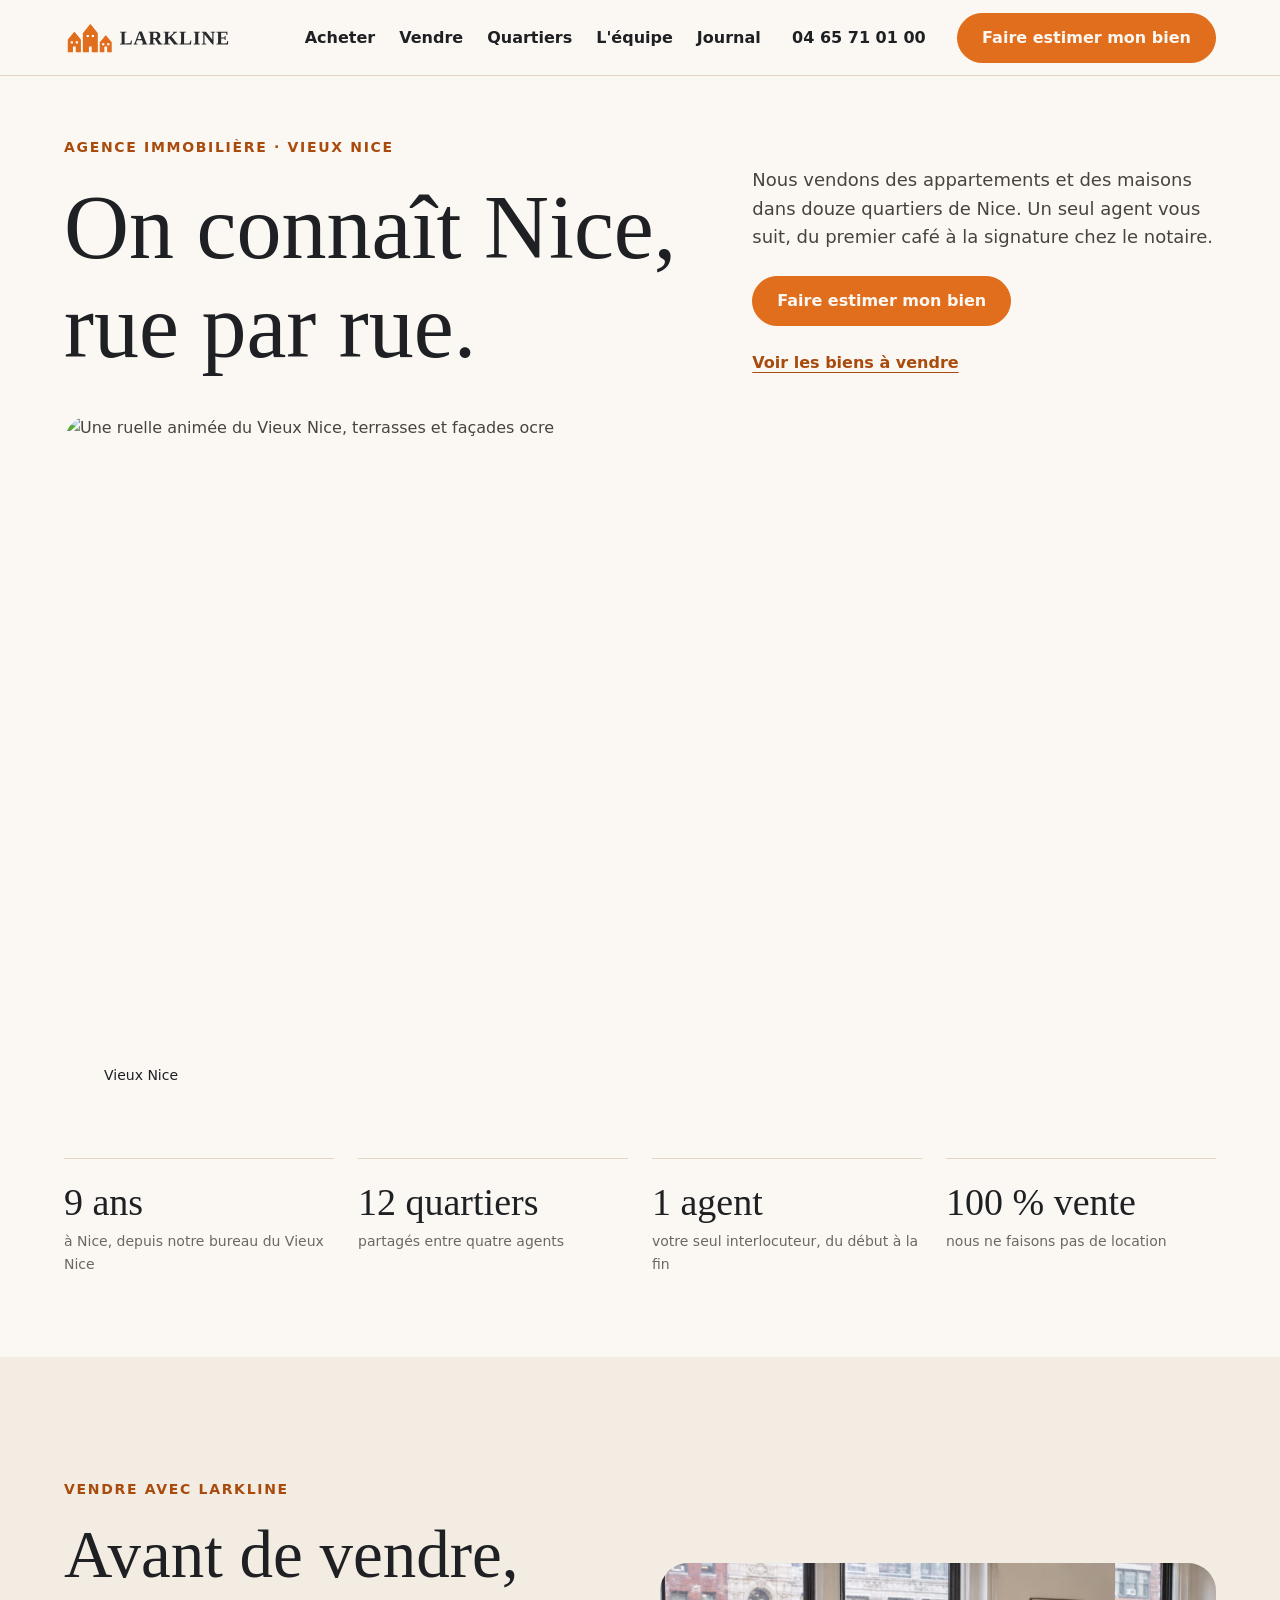
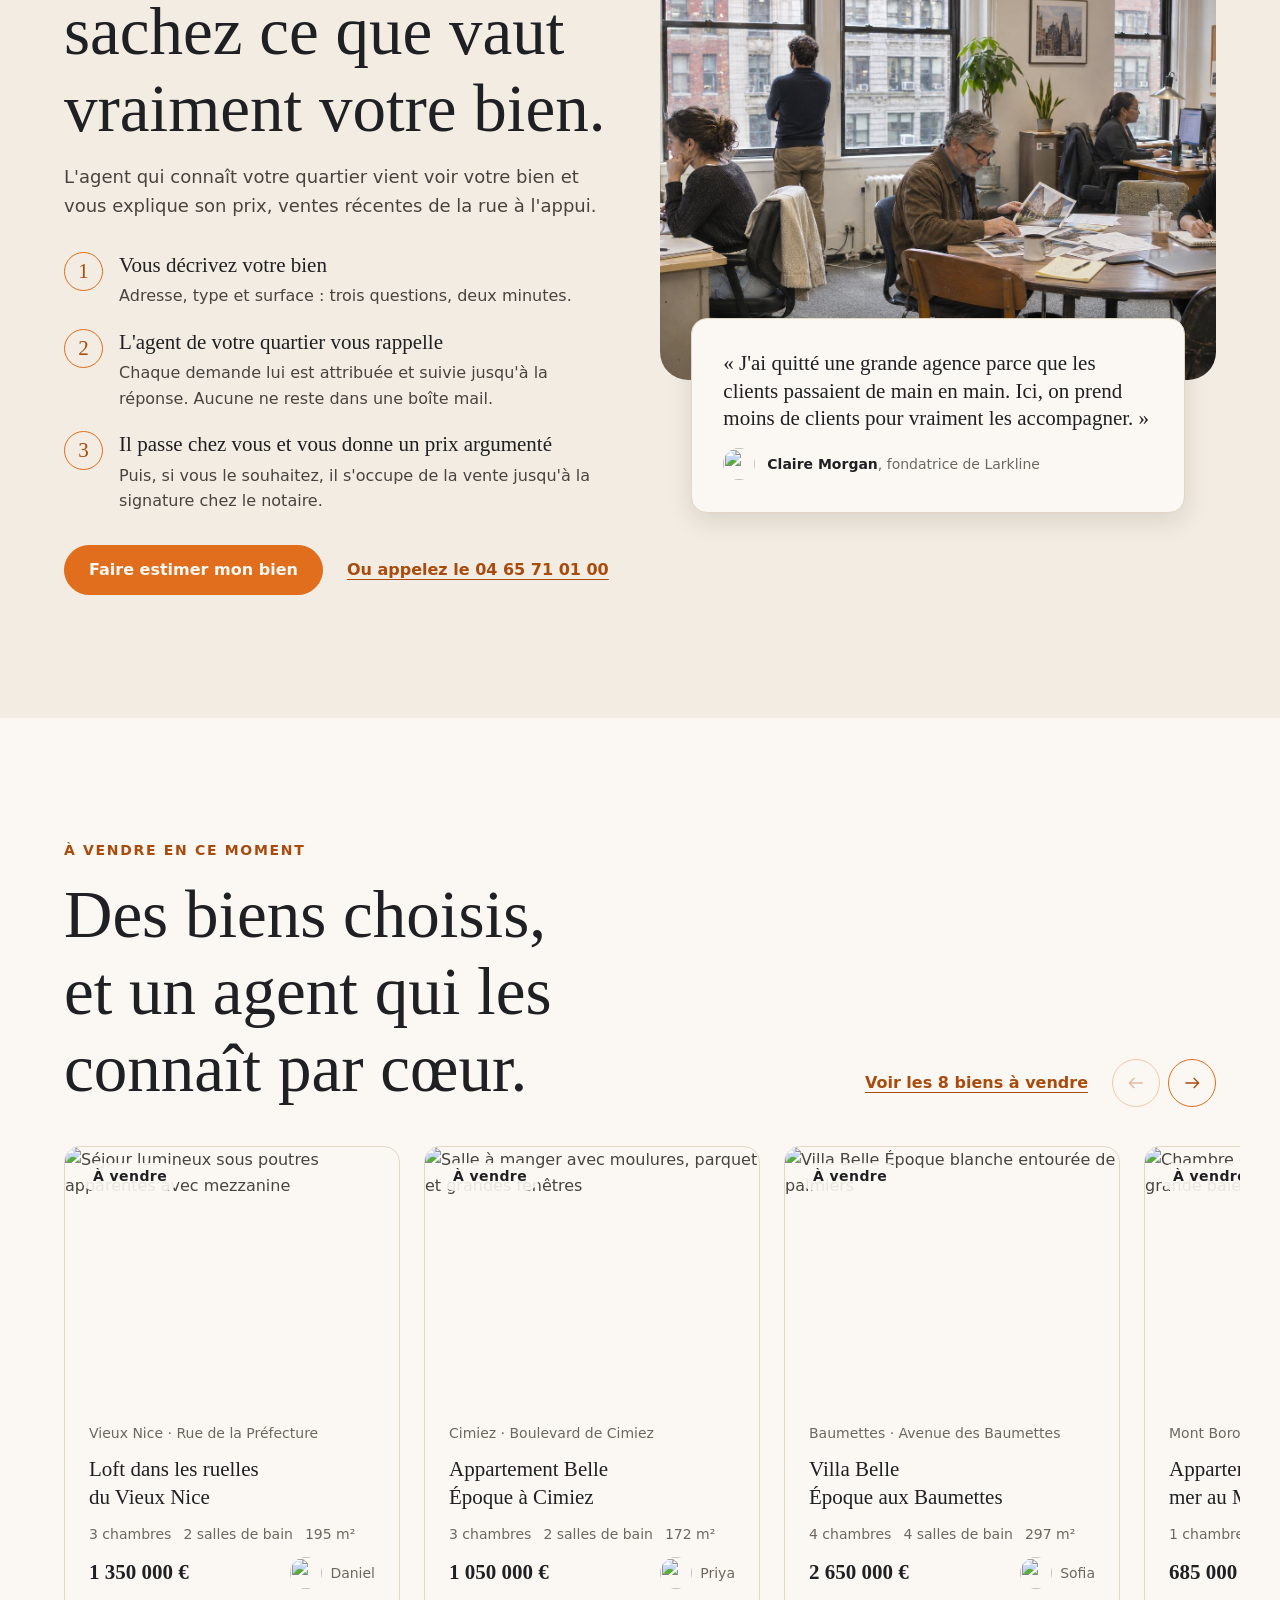
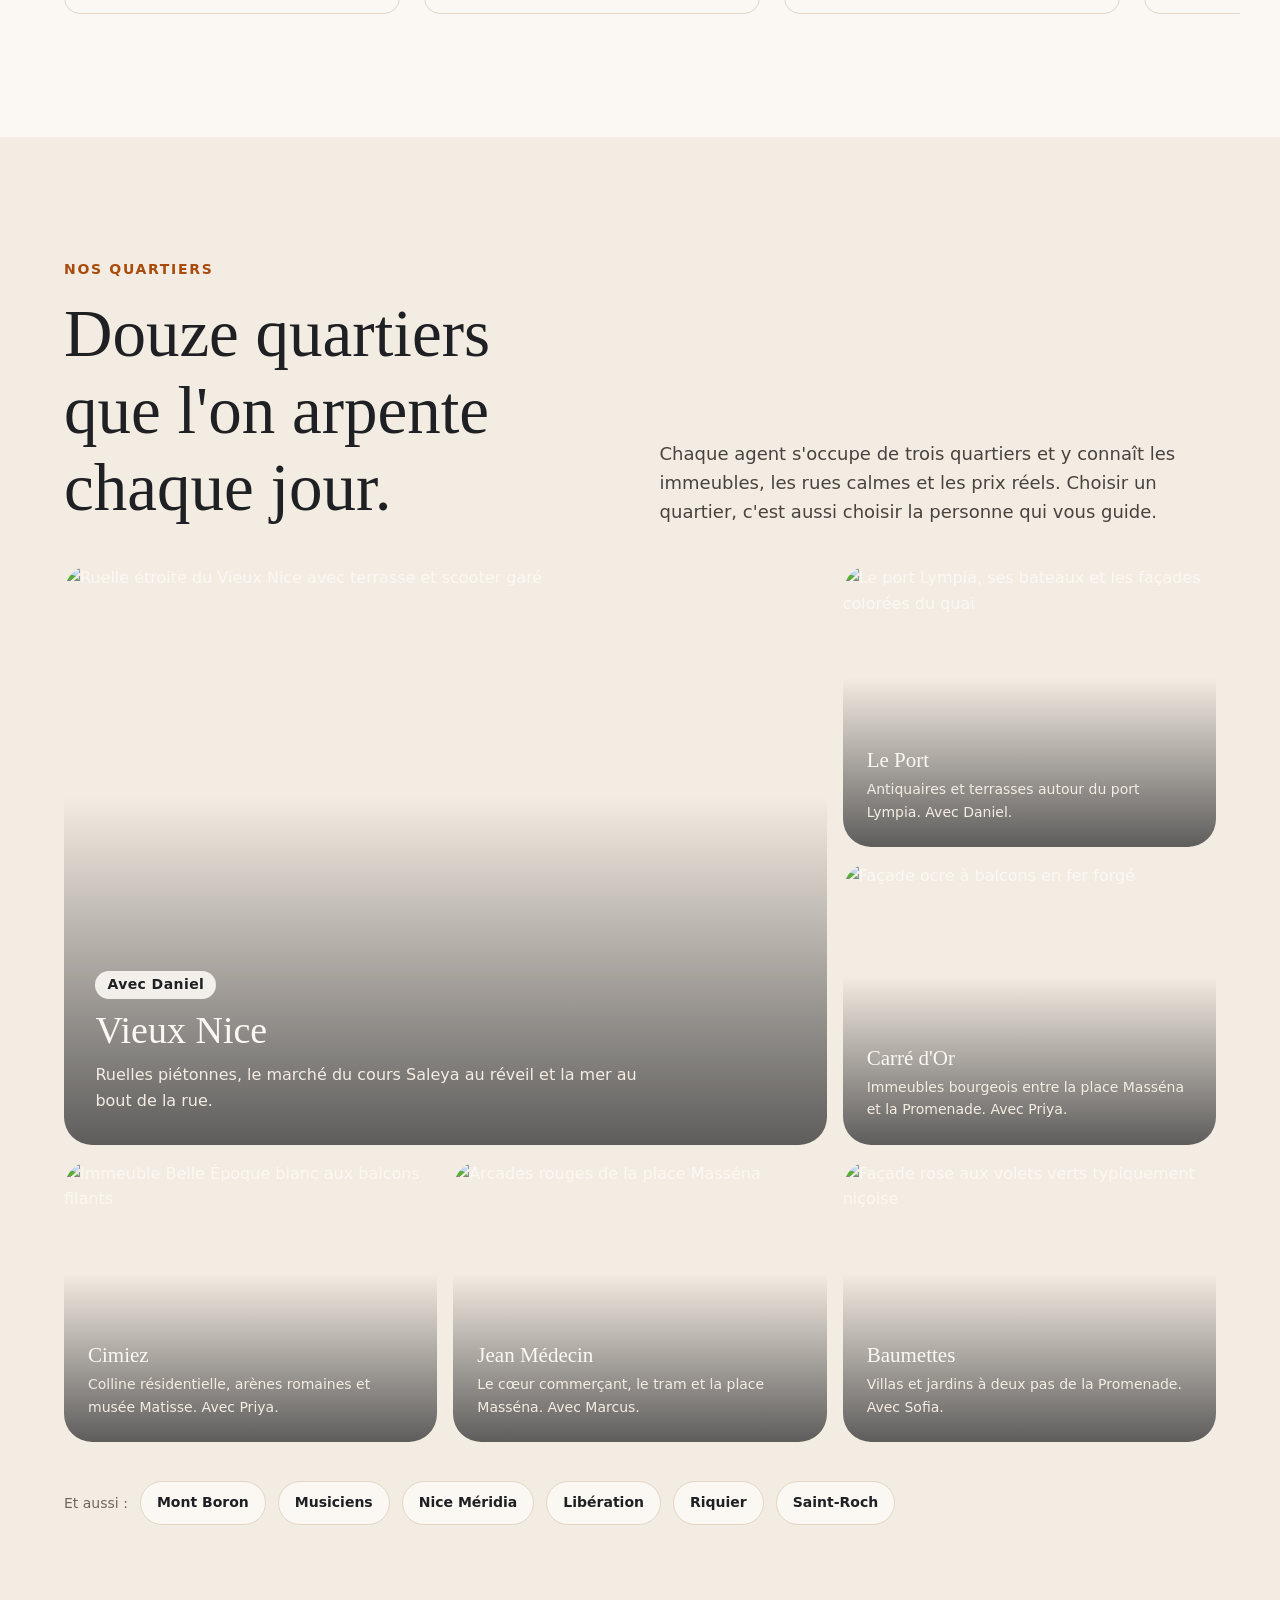
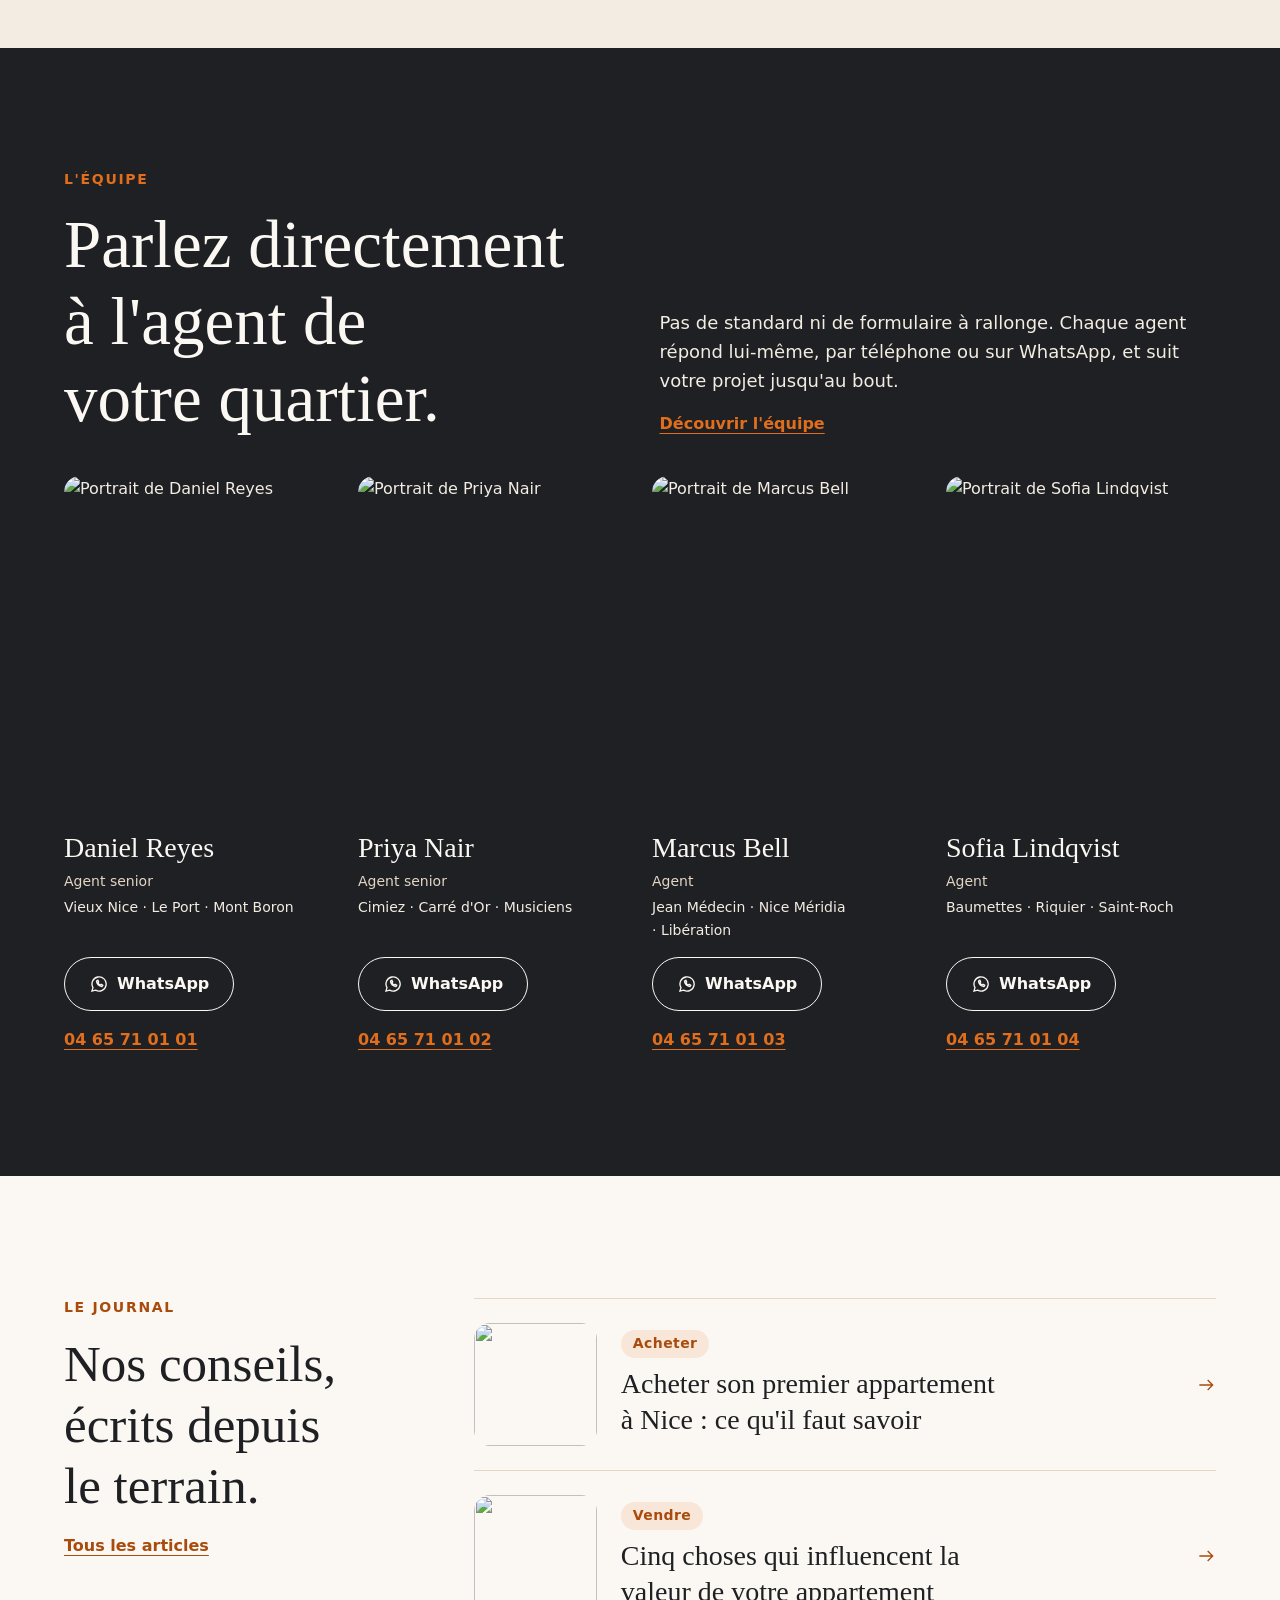
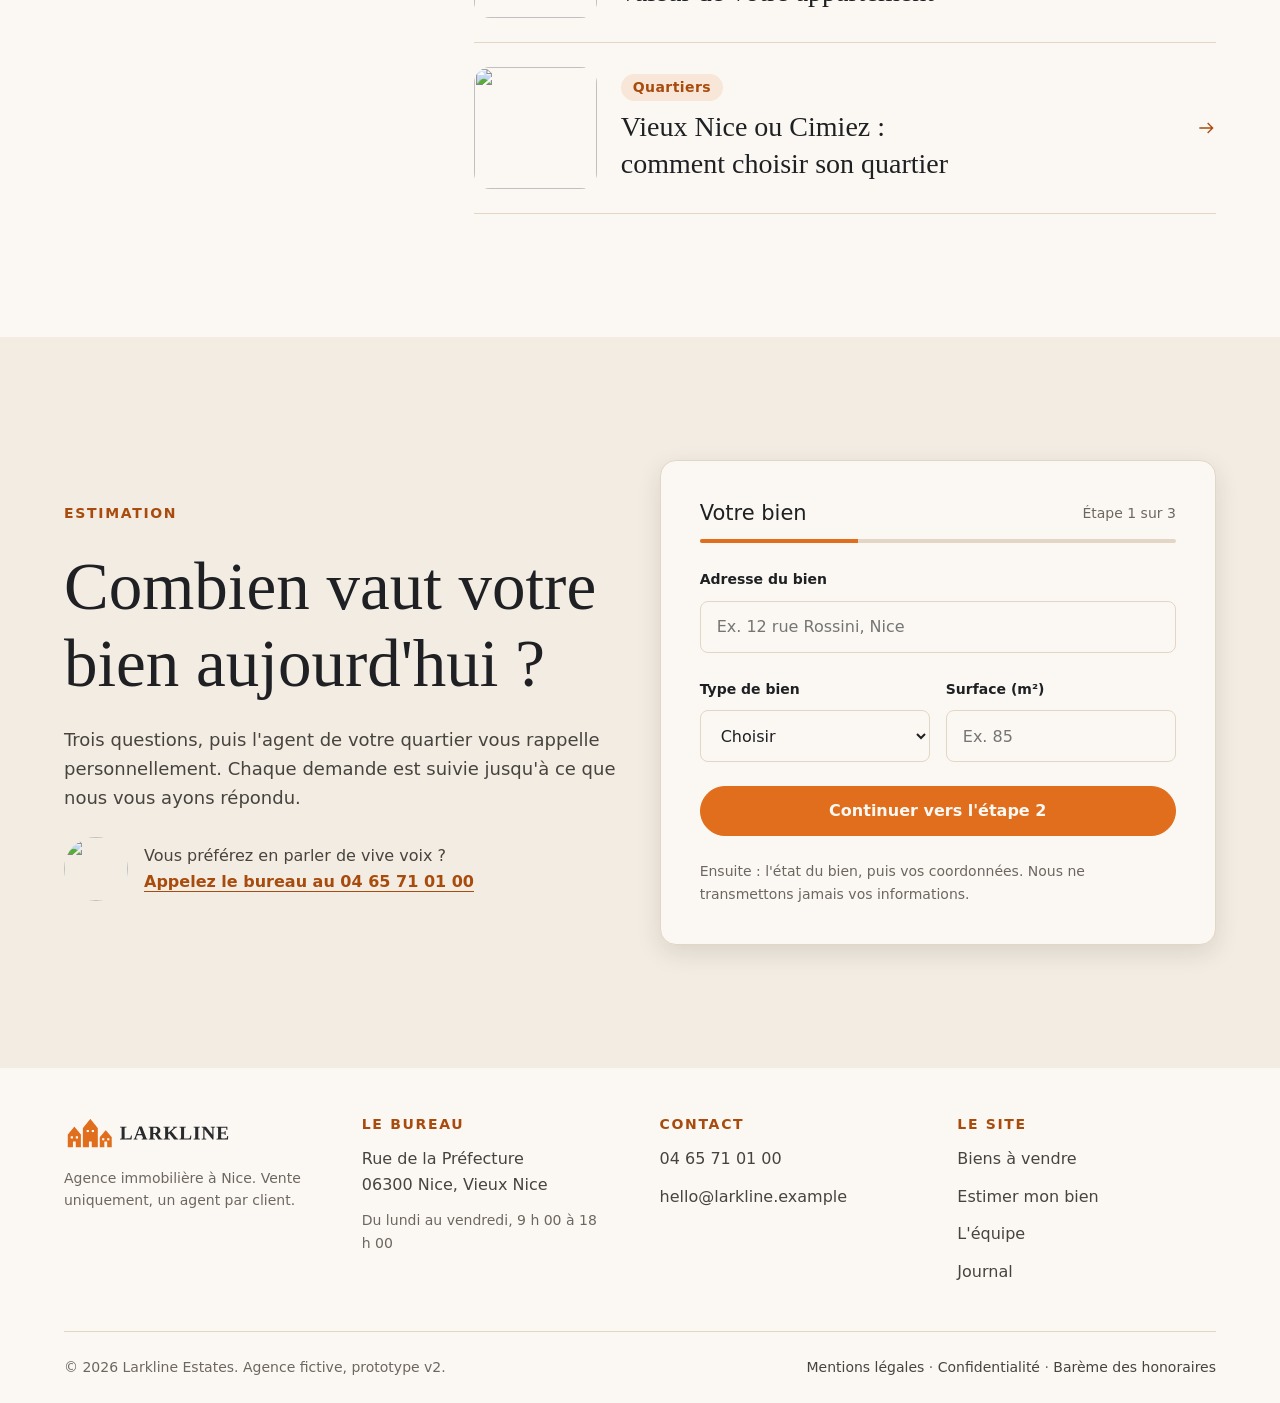
==== commit ae96e1c9: "Add files via upload" ====
--- a/index.html
+++ b/index.html
@@ -94,7 +94,7 @@
     </section>
 
     <!-- ===================== Vendre ===================== -->
-    <section id="vendre" class="bg-light-2 boxed-l pad-tb-128 grid-split-r gap-40 flex-align-center reveal" aria-labelledby="vendre-title">
+    <section id="vendre" class="bg-light-2 boxed-l pad-tb-128 grid-2 gap-40 flex-align-center reveal" aria-labelledby="vendre-title">
       <div class="flex-column gap-32">
         <div class="flex-column gap-16">
           <p class="sub-title subtitle-on-light">Vendre avec Larkline</p>
@@ -334,47 +334,55 @@
       </div>
       <ul class="grid-4 gap-24">
         <li class="flex-column gap-16 reveal">
-          <figure class="agent-photo media ratio-4-5">
-            <img src="https://images.pexels.com/photos/37842959/pexels-photo-37842959.jpeg?auto=compress&cs=tinysrgb&w=700" alt="Portrait de Daniel Reyes" loading="lazy">
-          </figure>
-          <div class="flex-column gap-4">
-            <h3 class="title-5 heading-on-dark">Daniel Reyes</h3>
-            <p class="body-s detail-on-dark">Agent senior</p>
-            <p class="body-s body-on-dark">Vieux Nice · Le Port · Mont Boron</p>
-          </div>
+          <a class="agent-link flex-column gap-16" href="equipe.html#daniel" aria-label="Voir le profil de Daniel Reyes">
+            <figure class="agent-photo media ratio-4-5 zoom-on-hover">
+              <img src="https://images.pexels.com/photos/37842959/pexels-photo-37842959.jpeg?auto=compress&cs=tinysrgb&w=700" alt="Portrait de Daniel Reyes" loading="lazy">
+            </figure>
+            <div class="flex-column gap-4">
+              <h3 class="title-5 heading-on-dark">Daniel Reyes</h3>
+              <p class="body-s detail-on-dark">Agent senior</p>
+              <p class="body-s body-on-dark">Vieux Nice · Le Port · Mont Boron</p>
+            </div>
+          </a>
           <div class="push-end"><div class="flex-row flex-wrap flex-align-center gap-16"><a class="btn-outline-on-dark" href="https://wa.me/33639980111"><svg class="icon" viewBox="0 0 24 24" fill="none" stroke="currentColor" stroke-width="1.6" aria-hidden="true"><path d="M3.5 20.5l1.3-4.2A8.5 8.5 0 1 1 8 19.4z"/><path d="M9 8.5c0 3.5 3 6.5 6.5 6.5l1-1.6-2-1-1 .8a5 5 0 0 1-2.7-2.7l.8-1-1-2z"/></svg>WhatsApp</a><a class="text-link link-on-dark" href="tel:+33465710101">04 65 71 01 01</a></div></div>
         </li>
         <li class="flex-column gap-16 reveal">
-          <figure class="agent-photo media ratio-4-5">
-            <img src="https://images.pexels.com/photos/27086761/pexels-photo-27086761.jpeg?auto=compress&cs=tinysrgb&w=700" alt="Portrait de Priya Nair" loading="lazy">
-          </figure>
-          <div class="flex-column gap-4">
-            <h3 class="title-5 heading-on-dark">Priya Nair</h3>
-            <p class="body-s detail-on-dark">Agent senior</p>
-            <p class="body-s body-on-dark">Cimiez · Carré d'Or · Musiciens</p>
-          </div>
+          <a class="agent-link flex-column gap-16" href="equipe.html#priya" aria-label="Voir le profil de Priya Nair">
+            <figure class="agent-photo media ratio-4-5 zoom-on-hover">
+              <img src="https://images.pexels.com/photos/27086761/pexels-photo-27086761.jpeg?auto=compress&cs=tinysrgb&w=700" alt="Portrait de Priya Nair" loading="lazy">
+            </figure>
+            <div class="flex-column gap-4">
+              <h3 class="title-5 heading-on-dark">Priya Nair</h3>
+              <p class="body-s detail-on-dark">Agent senior</p>
+              <p class="body-s body-on-dark">Cimiez · Carré d'Or · Musiciens</p>
+            </div>
+          </a>
           <div class="push-end"><div class="flex-row flex-wrap flex-align-center gap-16"><a class="btn-outline-on-dark" href="https://wa.me/33639980112"><svg class="icon" viewBox="0 0 24 24" fill="none" stroke="currentColor" stroke-width="1.6" aria-hidden="true"><path d="M3.5 20.5l1.3-4.2A8.5 8.5 0 1 1 8 19.4z"/><path d="M9 8.5c0 3.5 3 6.5 6.5 6.5l1-1.6-2-1-1 .8a5 5 0 0 1-2.7-2.7l.8-1-1-2z"/></svg>WhatsApp</a><a class="text-link link-on-dark" href="tel:+33465710102">04 65 71 01 02</a></div></div>
         </li>
         <li class="flex-column gap-16 reveal">
-          <figure class="agent-photo media ratio-4-5">
-            <img src="https://images.pexels.com/photos/13801445/pexels-photo-13801445.jpeg?auto=compress&cs=tinysrgb&w=700" alt="Portrait de Marcus Bell" loading="lazy">
-          </figure>
-          <div class="flex-column gap-4">
-            <h3 class="title-5 heading-on-dark">Marcus Bell</h3>
-            <p class="body-s detail-on-dark">Agent</p>
-            <p class="body-s body-on-dark">Jean Médecin · Nice Méridia · Libération</p>
-          </div>
+          <a class="agent-link flex-column gap-16" href="equipe.html#marcus" aria-label="Voir le profil de Marcus Bell">
+            <figure class="agent-photo media ratio-4-5 zoom-on-hover">
+              <img src="https://images.pexels.com/photos/13801445/pexels-photo-13801445.jpeg?auto=compress&cs=tinysrgb&w=700" alt="Portrait de Marcus Bell" loading="lazy">
+            </figure>
+            <div class="flex-column gap-4">
+              <h3 class="title-5 heading-on-dark">Marcus Bell</h3>
+              <p class="body-s detail-on-dark">Agent</p>
+              <p class="body-s body-on-dark">Jean Médecin · Nice Méridia · Libération</p>
+            </div>
+          </a>
           <div class="push-end"><div class="flex-row flex-wrap flex-align-center gap-16"><a class="btn-outline-on-dark" href="https://wa.me/33639980113"><svg class="icon" viewBox="0 0 24 24" fill="none" stroke="currentColor" stroke-width="1.6" aria-hidden="true"><path d="M3.5 20.5l1.3-4.2A8.5 8.5 0 1 1 8 19.4z"/><path d="M9 8.5c0 3.5 3 6.5 6.5 6.5l1-1.6-2-1-1 .8a5 5 0 0 1-2.7-2.7l.8-1-1-2z"/></svg>WhatsApp</a><a class="text-link link-on-dark" href="tel:+33465710103">04 65 71 01 03</a></div></div>
         </li>
         <li class="flex-column gap-16 reveal">
-          <figure class="agent-photo media ratio-4-5">
-            <img src="https://images.pexels.com/photos/785667/pexels-photo-785667.jpeg?auto=compress&cs=tinysrgb&w=700" alt="Portrait de Sofia Lindqvist" loading="lazy">
-          </figure>
-          <div class="flex-column gap-4">
-            <h3 class="title-5 heading-on-dark">Sofia Lindqvist</h3>
-            <p class="body-s detail-on-dark">Agent</p>
-            <p class="body-s body-on-dark">Baumettes · Riquier · Saint-Roch</p>
-          </div>
+          <a class="agent-link flex-column gap-16" href="equipe.html#sofia" aria-label="Voir le profil de Sofia Lindqvist">
+            <figure class="agent-photo media ratio-4-5 zoom-on-hover">
+              <img src="https://images.pexels.com/photos/785667/pexels-photo-785667.jpeg?auto=compress&cs=tinysrgb&w=700" alt="Portrait de Sofia Lindqvist" loading="lazy">
+            </figure>
+            <div class="flex-column gap-4">
+              <h3 class="title-5 heading-on-dark">Sofia Lindqvist</h3>
+              <p class="body-s detail-on-dark">Agent</p>
+              <p class="body-s body-on-dark">Baumettes · Riquier · Saint-Roch</p>
+            </div>
+          </a>
           <div class="push-end"><div class="flex-row flex-wrap flex-align-center gap-16"><a class="btn-outline-on-dark" href="https://wa.me/33639980114"><svg class="icon" viewBox="0 0 24 24" fill="none" stroke="currentColor" stroke-width="1.6" aria-hidden="true"><path d="M3.5 20.5l1.3-4.2A8.5 8.5 0 1 1 8 19.4z"/><path d="M9 8.5c0 3.5 3 6.5 6.5 6.5l1-1.6-2-1-1 .8a5 5 0 0 1-2.7-2.7l.8-1-1-2z"/></svg>WhatsApp</a><a class="text-link link-on-dark" href="tel:+33465710104">04 65 71 01 04</a></div></div>
         </li>
       </ul>
--- a/css/style.css
+++ b/css/style.css
@@ -0,0 +1,820 @@
+/* ==========================================================================
+   Larkline Estates · Prototype v1
+   Built on the LWPR CSS framework (variables, base, framework classes,
+   project classes). Every color, size and radius comes from a variable.
+
+   Type scale (modular, calculated):
+   mobile ratio 1.2  · desktop ratio 1.333 · base 16px · 360px → 1120px
+   ========================================================================== */
+
+/* --------------------------------------------------------------------------
+   1. Variables
+   -------------------------------------------------------------------------- */
+:root {
+  /* Colors: Larkline orange (#E06E1C, from the logo) + warm stone tones */
+  --primary-brand-1: #E06E1C;
+  --primary-brand-2: #A84B0D;
+  --primary-light-1: #FBF8F3;
+  --primary-light-2: #F3ECE2;
+  --primary-light-3: #E3D6C5;
+  --primary-dark-1: #1F2023;
+  --primary-dark-2: #47433F;
+  --primary-dark-3: #6E6760;
+  --primary-transparent-1: #E06E1C1F;
+
+  /* Project color helpers (tints of the same tones, for overlays) */
+  --overlay-dark-1: #1F2023B3;
+  --overlay-dark-2: #1F202300;
+  --overlay-light-1: #FBF8F3E6;
+  --shadow-tint-s: #1F202314;
+  --shadow-tint-m: #1F20231F;
+  --shadow-tint-l: #1F202333;
+  --whatsapp: #1F7A4D;
+
+  /* Spacing: fixed 4pt scale */
+  --size-0: 0rem;
+  --size-1: 0.0625rem;
+  --size-2: 0.125rem;
+  --size-4: 0.25rem;
+  --size-8: 0.5rem;
+  --size-12: 0.75rem;
+  --size-16: 1rem;
+  --size-20: 1.25rem;
+  --size-24: 1.5rem;
+  --size-32: clamp(1.75rem, 1.662rem + 0.376vw, 2rem);
+  --size-40: clamp(2.125rem, 1.993rem + 0.563vw, 2.5rem);
+  --size-48: clamp(2.5rem, 2.324rem + 0.751vw, 3rem);
+  --size-64: clamp(3.25rem, 2.986rem + 1.127vw, 4rem);
+  --size-80: clamp(3.875rem, 3.479rem + 1.69vw, 5rem);
+  --size-96: clamp(4.5rem, 3.972rem + 2.254vw, 6rem);
+  --size-128: clamp(5.8rem, 5.025rem + 3.305vw, 8rem);
+  --size-160: clamp(7rem, 5.944rem + 4.507vw, 10rem);
+
+  /* Font sizes */
+  --title-subtitle: 0.875rem;
+  --body-size-l: 1.125rem;
+  --body-size-m: 1rem;
+  --body-size-s: 0.875rem;
+
+  /* Title sizes: 16 × 1.2^n (mobile) → 16 × 1.333^n (desktop) */
+  --title-size-1: clamp(3rem, 1.7566rem + 5.5263vw, 5.625rem);      /* 48 → 90 */
+  --title-size-2: clamp(2.5rem, 1.7007rem + 3.5526vw, 4.1875rem);   /* 40 → 67 */
+  --title-size-3: clamp(2.0625rem, 1.5296rem + 2.3684vw, 3.1875rem);/* 33 → 51 */
+  --title-size-4: clamp(1.75rem, 1.4539rem + 1.3158vw, 2.375rem);   /* 28 → 38 */
+  --title-size-5: clamp(1.4375rem, 1.2895rem + 0.6579vw, 1.75rem);  /* 23 → 28 */
+  --title-size-6: clamp(1.1875rem, 1.1283rem + 0.2632vw, 1.3125rem);/* 19 → 21 */
+
+  /* Fonts */
+  --heading-font: "Newsreader", Georgia, serif;
+  --body-font: "DM Sans", system-ui, sans-serif;
+  --heading-weight: 500;
+  --body-weight: 400;
+  --strong-weight: 600;
+
+  /* Radius */
+  --button-radius: 9999px;
+  --radius-s: 0.5rem;
+  --radius-m: 1rem;
+  --radius-l: 1.75rem;
+
+  /* Project sizes */
+  --icon-size: 1.25rem;
+  --avatar-s: 2rem;
+  --avatar-m: 4rem;
+  --header-height: 4.75rem;
+  --logo-height: 2.25rem;
+  --card-width: 21rem;
+  --aside-width: 23rem;
+  --field-height: 3.25rem;
+  --hero-media-height: clamp(22rem, 12rem + 40vw, 44rem);
+  --mosaic-row: clamp(13rem, 8rem + 12vw, 19rem);
+  --mosaic-row-m: clamp(18rem, 12rem + 30vw, 24rem);
+  --mosaic-col-m: 78%;
+  --card-width-m: 80%;
+  --gallery-row: clamp(10rem, 5rem + 12vw, 17rem);
+  --gallery-main-m: clamp(14rem, 8rem + 30vw, 24rem);
+  --gallery-small-m: clamp(7rem, 4rem + 15vw, 12rem);
+  --map-height: clamp(16rem, 10rem + 14vw, 22rem);
+  --max-text: 36rem;
+  --max-text-l: 46rem;
+  --delay-1: 120ms;
+  --delay-2: 240ms;
+  --slide-time: 4s;
+  --slide-cycle: 20s;
+  --slide-zoom: 1.12;
+  --icon-button: 3rem;
+  --toc-width: 15rem;
+  --agent-photo-h: 22rem;
+  --prose-width: 42rem;
+
+  /* Motion */
+  --ease: cubic-bezier(0.22, 0.61, 0.36, 1);
+  --duration-s: 180ms;
+  --duration-m: 420ms;
+  --duration-l: 900ms;
+}
+
+/* --------------------------------------------------------------------------
+   2. Base tag styles
+   -------------------------------------------------------------------------- */
+*, *::before, *::after { box-sizing: border-box; }
+html { scroll-behavior: smooth; scroll-padding-top: var(--header-height); }
+body {
+  margin: 0;
+  font-family: var(--body-font);
+  font-size: var(--body-size-m);
+  font-weight: var(--body-weight);
+  line-height: 160%;
+  color: var(--primary-dark-2);
+  background: var(--primary-light-1);
+  overflow-x: hidden;
+}
+h1, h2, h3, h4, h5, h6 {
+  margin: 0;
+  font-family: var(--heading-font);
+  font-weight: var(--heading-weight);
+  text-wrap: balance;
+}
+h1 { font-size: var(--title-size-1); line-height: 110%; }
+h2 { font-size: var(--title-size-2); line-height: 115%; }
+h3 { font-size: var(--title-size-3); line-height: 120%; }
+h4 { font-size: var(--title-size-4); line-height: 125%; }
+h5 { font-size: var(--title-size-5); line-height: 130%; }
+h6 { font-size: var(--title-size-6); line-height: 130%; }
+p, ul, ol, blockquote, figure, dl, dd { margin: 0; }
+p { text-wrap: pretty; }
+ul, ol { padding: 0; list-style: none; }
+img { display: block; max-width: 100%; }
+[hidden] { display: none !important; }
+a { color: inherit; }
+button, input, select { font: inherit; }
+:focus-visible { outline: var(--size-2) solid var(--primary-brand-2); outline-offset: var(--size-4); }
+
+/* --------------------------------------------------------------------------
+   3. Framework classes
+   -------------------------------------------------------------------------- */
+
+/* Typography: size */
+.title-1 { font-size: var(--title-size-1); font-weight: var(--heading-weight); line-height: 110%; }
+.title-2 { font-size: var(--title-size-2); font-weight: var(--heading-weight); line-height: 115%; }
+.title-3 { font-size: var(--title-size-3); font-weight: var(--heading-weight); line-height: 120%; }
+.title-4 { font-size: var(--title-size-4); font-weight: var(--heading-weight); line-height: 125%; }
+.title-5 { font-size: var(--title-size-5); font-weight: var(--heading-weight); line-height: 130%; }
+.title-6 { font-size: var(--title-size-6); font-weight: var(--heading-weight); line-height: 130%; }
+.body-l { font-size: var(--body-size-l); font-weight: var(--body-weight); line-height: 160%; }
+.body-m { font-size: var(--body-size-m); font-weight: var(--body-weight); line-height: 160%; }
+.body-s { font-size: var(--body-size-s); font-weight: var(--body-weight); line-height: 160%; }
+.sub-title {
+  font-family: var(--body-font);
+  font-size: var(--title-subtitle);
+  font-weight: 700;
+  line-height: 140%;
+  text-transform: uppercase;
+  letter-spacing: 0.12em;
+}
+.text-link {
+  width: fit-content;
+  font-weight: var(--strong-weight);
+  text-decoration: underline;
+  text-decoration-thickness: var(--size-1);
+  text-underline-offset: var(--size-4);
+}
+.use-heading-font { font-family: var(--heading-font); }
+.use-body-font { font-family: var(--body-font); }
+
+/* Typography: color roles */
+.heading-on-light { color: var(--primary-dark-1); }
+.heading-on-dark { color: var(--primary-light-1); }
+.body-on-light { color: var(--primary-dark-2); }
+.body-on-dark { color: var(--primary-light-2); }
+.detail-on-light { color: var(--primary-dark-3); }
+.detail-on-dark { color: var(--primary-light-3); }
+.subtitle-on-light { color: var(--primary-brand-2); }
+.subtitle-on-dark { color: var(--primary-brand-1); }
+.link-on-light { color: var(--primary-brand-2); transition: color var(--duration-s) var(--ease); }
+.link-on-light:hover { color: var(--primary-dark-1); }
+.link-on-dark { color: var(--primary-brand-1); transition: color var(--duration-s) var(--ease); }
+.link-on-dark:hover { color: var(--primary-light-1); }
+
+/* Backgrounds */
+.bg-light-1 { background-color: var(--primary-light-1); }
+.bg-light-2 { background-color: var(--primary-light-2); }
+.bg-light-3 { background-color: var(--primary-light-3); }
+.bg-dark-1 { background-color: var(--primary-dark-1); }
+.bg-dark-2 { background-color: var(--primary-dark-2); }
+.bg-dark-3 { background-color: var(--primary-dark-3); }
+.bg-brand-1 { background-color: var(--primary-brand-1); }
+.bg-brand-2 { background-color: var(--primary-brand-2); }
+
+/* Buttons
+   Solid: anthracite text on the Larkline orange (white on this orange
+   would fail contrast). Hover darkens to brand-2 with light text. */
+.btn-solid, .btn-outline, .btn-solid-on-dark, .btn-outline-on-dark {
+  display: inline-flex;
+  align-items: center;
+  justify-content: center;
+  gap: var(--size-8);
+  font-family: var(--body-font);
+  font-size: var(--body-size-m);
+  font-weight: var(--strong-weight);
+  line-height: 1;
+  text-decoration: none;
+  white-space: nowrap;
+  padding: var(--size-16) var(--size-24);
+  border-width: var(--size-1);
+  border-style: solid;
+  border-radius: var(--button-radius);
+  cursor: pointer;
+  transition: background-color var(--duration-s) var(--ease),
+              border-color var(--duration-s) var(--ease),
+              color var(--duration-s) var(--ease),
+              transform var(--duration-s) var(--ease);
+}
+.btn-solid:active, .btn-outline:active, .btn-solid-on-dark:active, .btn-outline-on-dark:active { transform: translateY(var(--size-1)) scale(0.98); }
+/* Primary buttons: light text on orange, same text color as the hover state */
+.btn-solid { color: var(--primary-light-1); background-color: var(--primary-brand-1); border-color: var(--primary-brand-1); }
+.btn-solid:hover { color: var(--primary-light-1); background-color: var(--primary-brand-2); border-color: var(--primary-brand-2); }
+.btn-outline { color: var(--primary-brand-2); background-color: transparent; border-color: var(--primary-brand-1); }
+/* Secondary buttons: never black text; hover = orange fill with light text, like the primary button */
+.btn-outline:hover { color: var(--primary-light-1); background-color: var(--primary-brand-1); }
+.btn-solid-on-dark { color: var(--primary-brand-2); background-color: var(--primary-light-1); border-color: var(--primary-light-1); }
+.btn-solid-on-dark:hover { color: var(--primary-light-1); background-color: var(--primary-brand-1); border-color: var(--primary-brand-1); }
+.btn-outline-on-dark { color: var(--primary-light-1); background-color: transparent; border-color: var(--primary-light-1); }
+.btn-outline-on-dark:hover { color: var(--primary-light-1); background-color: var(--primary-brand-1); border-color: var(--primary-brand-1); }
+
+/* Layout: boxed containers */
+.boxed-s { padding-left: max(5%, calc((100% - 47.5rem) / 2)); padding-right: max(5%, calc((100% - 47.5rem) / 2)); }
+.boxed-m { padding-left: max(5%, calc((100% - 70rem) / 2)); padding-right: max(5%, calc((100% - 70rem) / 2)); }
+.boxed-l { padding-left: max(5%, calc((100% - 77.5rem) / 2)); padding-right: max(5%, calc((100% - 77.5rem) / 2)); }
+.boxed-full { padding-left: 5%; padding-right: 5%; }
+
+/* Rounded corners */
+.rounded-zero { border-radius: var(--size-0); }
+.rounded-s { border-radius: var(--radius-s); }
+.rounded-m { border-radius: var(--radius-m); }
+.rounded-l { border-radius: var(--radius-l); }
+.rounded-full { border-radius: 9999px; }
+
+/* Shadows */
+.shadow-s { box-shadow: 0 var(--size-2) var(--size-8) var(--shadow-tint-s); }
+.shadow-m { box-shadow: 0 var(--size-8) var(--size-24) var(--shadow-tint-m); }
+.shadow-l { box-shadow: 0 var(--size-16) var(--size-48) var(--shadow-tint-l); }
+
+/* Divider and hidden */
+.divider { border-top: var(--size-1) solid var(--primary-light-3); margin-top: var(--size-40); margin-bottom: var(--size-40); }
+.hidden { display: none; }
+
+/* Spacing */
+.pad-0 { padding: var(--size-0); }
+.pad-4 { padding: var(--size-4); }
+.pad-8 { padding: var(--size-8); }
+.pad-12 { padding: var(--size-12); }
+.pad-16 { padding: var(--size-16); }
+.pad-20 { padding: var(--size-20); }
+.pad-24 { padding: var(--size-24); }
+.pad-32 { padding: var(--size-32); }
+.pad-40 { padding: var(--size-40); }
+.pad-48 { padding: var(--size-48); }
+.pad-64 { padding: var(--size-64); }
+.pad-80 { padding: var(--size-80); }
+.pad-96 { padding: var(--size-96); }
+.pad-128 { padding: var(--size-128); }
+.pad-160 { padding: var(--size-160); }
+.pad-tb-0 { padding-top: var(--size-0); padding-bottom: var(--size-0); }
+.pad-tb-4 { padding-top: var(--size-4); padding-bottom: var(--size-4); }
+.pad-tb-8 { padding-top: var(--size-8); padding-bottom: var(--size-8); }
+.pad-tb-12 { padding-top: var(--size-12); padding-bottom: var(--size-12); }
+.pad-tb-16 { padding-top: var(--size-16); padding-bottom: var(--size-16); }
+.pad-tb-20 { padding-top: var(--size-20); padding-bottom: var(--size-20); }
+.pad-tb-24 { padding-top: var(--size-24); padding-bottom: var(--size-24); }
+.pad-tb-32 { padding-top: var(--size-32); padding-bottom: var(--size-32); }
+.pad-tb-40 { padding-top: var(--size-40); padding-bottom: var(--size-40); }
+.pad-tb-48 { padding-top: var(--size-48); padding-bottom: var(--size-48); }
+.pad-tb-64 { padding-top: var(--size-64); padding-bottom: var(--size-64); }
+.pad-tb-80 { padding-top: var(--size-80); padding-bottom: var(--size-80); }
+.pad-tb-96 { padding-top: var(--size-96); padding-bottom: var(--size-96); }
+.pad-tb-128 { padding-top: var(--size-128); padding-bottom: var(--size-128); }
+.pad-tb-160 { padding-top: var(--size-160); padding-bottom: var(--size-160); }
+.pad-lr-0 { padding-left: var(--size-0); padding-right: var(--size-0); }
+.pad-lr-4 { padding-left: var(--size-4); padding-right: var(--size-4); }
+.pad-lr-8 { padding-left: var(--size-8); padding-right: var(--size-8); }
+.pad-lr-12 { padding-left: var(--size-12); padding-right: var(--size-12); }
+.pad-lr-16 { padding-left: var(--size-16); padding-right: var(--size-16); }
+.pad-lr-20 { padding-left: var(--size-20); padding-right: var(--size-20); }
+.pad-lr-24 { padding-left: var(--size-24); padding-right: var(--size-24); }
+.pad-lr-32 { padding-left: var(--size-32); padding-right: var(--size-32); }
+.pad-lr-40 { padding-left: var(--size-40); padding-right: var(--size-40); }
+.pad-lr-48 { padding-left: var(--size-48); padding-right: var(--size-48); }
+.pad-lr-64 { padding-left: var(--size-64); padding-right: var(--size-64); }
+.pad-lr-80 { padding-left: var(--size-80); padding-right: var(--size-80); }
+.pad-lr-96 { padding-left: var(--size-96); padding-right: var(--size-96); }
+.pad-lr-128 { padding-left: var(--size-128); padding-right: var(--size-128); }
+.pad-lr-160 { padding-left: var(--size-160); padding-right: var(--size-160); }
+
+/* Flex and gap */
+.flex-row { display: flex; flex-direction: row; }
+.flex-column { display: flex; flex-direction: column; }
+.flex-wrap { flex-wrap: wrap; }
+.flex-align-start { align-items: flex-start; }
+.flex-align-center { align-items: center; }
+.flex-align-end { align-items: flex-end; }
+.flex-align-stretch { align-items: stretch; }
+.flex-justify-start { justify-content: flex-start; }
+.flex-justify-center { justify-content: center; }
+.flex-justify-end { justify-content: flex-end; }
+.flex-justify-between { justify-content: space-between; }
+.gap-0 { row-gap: var(--size-0); column-gap: var(--size-0); }
+.gap-4 { row-gap: var(--size-4); column-gap: var(--size-4); }
+.gap-8 { row-gap: var(--size-8); column-gap: var(--size-8); }
+.gap-12 { row-gap: var(--size-12); column-gap: var(--size-12); }
+.gap-16 { row-gap: var(--size-16); column-gap: var(--size-16); }
+.gap-20 { row-gap: var(--size-20); column-gap: var(--size-20); }
+.gap-24 { row-gap: var(--size-24); column-gap: var(--size-24); }
+.gap-32 { row-gap: var(--size-32); column-gap: var(--size-32); }
+.gap-40 { row-gap: var(--size-40); column-gap: var(--size-40); }
+.text-start { text-align: start; }
+.text-center { text-align: center; }
+.text-end { text-align: end; }
+
+/* Components */
+.card {
+  background: var(--primary-light-1);
+  border-width: var(--size-1);
+  border-style: solid;
+  border-color: var(--primary-light-3);
+  border-radius: var(--radius-m);
+}
+.badge-1, .badge-2, .badge-3, .badge-4 {
+  display: inline-block;
+  font-size: var(--body-size-s);
+  font-weight: var(--strong-weight);
+  line-height: 140%;
+  letter-spacing: 0.03em;
+  padding: var(--size-4) var(--size-12);
+  border-radius: 9999px;
+  width: fit-content;
+}
+/* badge-1: tinted, on light backgrounds */
+.badge-1 { background: var(--primary-transparent-1); color: var(--primary-brand-2); }
+/* badge-2: on photos (status "À vendre") */
+.badge-2 { background: var(--overlay-light-1); color: var(--primary-dark-1); }
+/* badge-3: on photos, closed status ("Vendu", "Sous compromis") */
+.badge-3 { background: var(--primary-dark-1); color: var(--primary-light-1); }
+/* badge-4: on dark backgrounds */
+.badge-4 { background: transparent; color: var(--primary-light-2); box-shadow: inset 0 0 0 var(--size-1) var(--primary-dark-3); }
+
+/* --------------------------------------------------------------------------
+   4. Project classes
+   -------------------------------------------------------------------------- */
+
+/* Grids */
+.grid-2 { display: grid; grid-template-columns: repeat(2, minmax(0, 1fr)); }
+.grid-3 { display: grid; grid-template-columns: repeat(3, minmax(0, 1fr)); }
+.grid-4 { display: grid; grid-template-columns: repeat(4, minmax(0, 1fr)); }
+.grid-split { display: grid; grid-template-columns: minmax(0, 7fr) minmax(0, 5fr); }
+.grid-split-r { display: grid; grid-template-columns: minmax(0, 5fr) minmax(0, 7fr); }
+.grid-aside { display: grid; grid-template-columns: minmax(0, 1fr) var(--aside-width); align-items: start; }
+.grid-journal { display: grid; grid-template-columns: minmax(0, 4fr) minmax(0, 8fr); align-items: start; }
+.span-all { grid-column: 1 / -1; }
+
+/* Media helpers */
+.media { position: relative; overflow: hidden; }
+.media img { width: 100%; height: 100%; object-fit: cover; }
+.ratio-4-3 { aspect-ratio: 4 / 3; }
+.ratio-3-2 { aspect-ratio: 3 / 2; }
+.ratio-4-5 { aspect-ratio: 4 / 5; }
+.ratio-1-1 { aspect-ratio: 1 / 1; }
+.max-text { max-width: var(--max-text); }
+.max-text-l { max-width: var(--max-text-l); }
+.icon { width: var(--icon-size); height: var(--icon-size); flex: none; }
+
+/* Header */
+.site-header {
+  position: sticky;
+  top: 0;
+  z-index: 50;
+  min-height: var(--header-height);
+  background: var(--overlay-light-1);
+  backdrop-filter: blur(var(--size-12));
+  border-bottom: var(--size-1) solid var(--primary-light-3);
+}
+.logo { display: block; }
+.logo img { height: var(--logo-height); width: auto; }
+.nav-link {
+  position: relative;
+  text-decoration: none;
+  font-weight: var(--strong-weight);
+  color: var(--primary-dark-1);
+}
+.nav-link::after {
+  content: "";
+  position: absolute;
+  left: 0;
+  right: 0;
+  bottom: calc(var(--size-4) * -1);
+  height: var(--size-2);
+  background: var(--primary-brand-1);
+  transform: scaleX(0);
+  transform-origin: left;
+  transition: transform var(--duration-s) var(--ease);
+}
+.nav-link:hover::after, .nav-link[aria-current="page"]::after { transform: scaleX(1); }
+.nav-phone { text-decoration: none; font-weight: var(--strong-weight); color: var(--primary-dark-1); }
+.nav-menu { display: flex; flex-direction: row; align-items: center; }
+.nav-links { display: flex; flex-direction: row; align-items: center; }
+.nav-toggle { position: absolute; opacity: 0; pointer-events: none; }
+.nav-burger { display: none; cursor: pointer; }
+.nav-burger span {
+  display: block;
+  width: var(--size-24);
+  height: var(--size-2);
+  margin: var(--size-4) 0;
+  background: var(--primary-dark-1);
+  border-radius: 9999px;
+  transition: transform var(--duration-s) var(--ease), opacity var(--duration-s) var(--ease);
+}
+
+/* Hero */
+.hero-intro { display: grid; grid-template-columns: minmax(0, 7fr) minmax(0, 5fr); align-items: end; }
+.hero-media { height: var(--hero-media-height); }
+/* Hero slideshow: 5 neighborhoods, one every 4 s, crossfade + slow zoom in.
+   The cycle (20 s) = number of slides × --slide-time. CSS only. */
+.hero-slide { position: absolute; inset: 0; opacity: 0; animation: slide-fade var(--slide-cycle) linear infinite; }
+.hero-slide:first-child { opacity: 1; }
+.hero-slide img { animation: slide-zoom var(--slide-cycle) linear infinite; }
+.hero-slide:nth-child(2), .hero-slide:nth-child(2) img { animation-delay: calc(var(--slide-time) * 1); }
+.hero-slide:nth-child(3), .hero-slide:nth-child(3) img { animation-delay: calc(var(--slide-time) * 2); }
+.hero-slide:nth-child(4), .hero-slide:nth-child(4) img { animation-delay: calc(var(--slide-time) * 3); }
+.hero-slide:nth-child(5), .hero-slide:nth-child(5) img { animation-delay: calc(var(--slide-time) * 4); }
+.hero-caption {
+  position: absolute;
+  left: var(--size-24);
+  bottom: var(--size-24);
+  background: var(--overlay-light-1);
+  color: var(--primary-dark-1);
+  backdrop-filter: blur(var(--size-8));
+}
+.fade-up { animation: fade-up var(--duration-m) var(--ease) both; }
+.delay-1 { animation-delay: var(--delay-1); }
+.delay-2 { animation-delay: var(--delay-2); }
+
+/* Facts strip */
+.fact { border-top: var(--size-1) solid var(--primary-light-3); }
+.fact-number { font-family: var(--heading-font); font-variant-numeric: tabular-nums; }
+.sr-only { position: absolute; width: var(--size-1); height: var(--size-1); padding: 0; margin: calc(var(--size-1) * -1); overflow: hidden; clip: rect(0 0 0 0); white-space: nowrap; border: 0; }
+
+/* Seller steps */
+.step-number {
+  display: grid;
+  place-items: center;
+  flex: none;
+  width: var(--size-40);
+  height: var(--size-40);
+  border-radius: 9999px;
+  border: var(--size-1) solid var(--primary-brand-1);
+  color: var(--primary-brand-2);
+  font-family: var(--heading-font);
+  font-size: var(--title-size-6);
+}
+.office-figure { position: relative; }
+.office-quote {
+  position: relative;
+  margin-top: calc(var(--size-64) * -1);
+  margin-left: var(--size-32);
+  margin-right: var(--size-32);
+}
+
+/* Property cards and horizontal scroller */
+.scroller {
+  display: grid;
+  grid-auto-flow: column;
+  grid-auto-columns: var(--card-width);
+  overflow-x: auto;
+  scroll-snap-type: x mandatory;
+  scrollbar-width: none;
+  padding: var(--size-16) var(--size-24) var(--size-48);
+  margin: calc(var(--size-16) * -1) calc(var(--size-24) * -1) calc(var(--size-48) * -1);
+  scroll-padding-inline: var(--size-24);
+}
+.icon-button {
+  display: grid;
+  place-items: center;
+  width: var(--icon-button);
+  height: var(--icon-button);
+  border-radius: 9999px;
+  border: var(--size-1) solid var(--primary-brand-1);
+  background: var(--primary-light-1);
+  color: var(--primary-brand-2);
+  cursor: pointer;
+  transition: background-color var(--duration-s) var(--ease), border-color var(--duration-s) var(--ease), color var(--duration-s) var(--ease), opacity var(--duration-s) var(--ease);
+}
+.icon-button:hover { background: var(--primary-brand-1); border-color: var(--primary-brand-1); color: var(--primary-light-1); }
+.icon-button:disabled { opacity: 0.35; cursor: default; background: var(--primary-light-1); border-color: var(--primary-brand-1); color: var(--primary-brand-2); }
+.scroller::-webkit-scrollbar { display: none; }
+.scroller > * { scroll-snap-align: start; }
+.property-card {
+  overflow: hidden;
+  text-decoration: none;
+  color: inherit;
+  transition: transform var(--duration-m) var(--ease), box-shadow var(--duration-m) var(--ease);
+}
+.property-card:hover { transform: translateY(calc(var(--size-4) * -1)); box-shadow: 0 var(--size-16) var(--size-40) var(--shadow-tint-m); }
+.property-card .media img, .zoom-on-hover img { transition: transform var(--duration-l) var(--ease); }
+.property-card:hover .media img, .zoom-on-hover:hover img { transform: scale(1.05); }
+.media-badge { position: absolute; top: var(--size-16); left: var(--size-16); }
+.avatar-s { width: var(--avatar-s); height: var(--avatar-s); border-radius: 9999px; object-fit: cover; object-position: top; }
+.avatar-m { width: var(--avatar-m); height: var(--avatar-m); border-radius: 9999px; object-fit: cover; object-position: top; }
+.price { font-family: var(--heading-font); font-size: var(--title-size-6); font-weight: var(--strong-weight); color: var(--primary-dark-1); }
+.meta-list { color: var(--primary-dark-3); }
+.meta-list li { display: inline-flex; align-items: center; gap: var(--size-4); }
+
+/* Neighborhood mosaic */
+.mosaic {
+  display: grid;
+  grid-template-columns: repeat(3, minmax(0, 1fr));
+  grid-auto-rows: var(--mosaic-row);
+}
+.mosaic-feature { grid-column: span 2; grid-row: span 2; }
+.mosaic-tile { color: var(--primary-light-1); text-decoration: none; }
+.mosaic-tile::after {
+  content: "";
+  position: absolute;
+  inset: 0;
+  background: linear-gradient(to top, var(--overlay-dark-1), var(--overlay-dark-2) 60%);
+}
+.mosaic-label { position: absolute; left: 0; right: 0; bottom: 0; z-index: 1; }
+.chip {
+  display: inline-block;
+  padding: var(--size-8) var(--size-16);
+  border-radius: 9999px;
+  border: var(--size-1) solid var(--primary-light-3);
+  background: var(--primary-light-1);
+  font-size: var(--body-size-s);
+  font-weight: var(--strong-weight);
+  color: var(--primary-dark-1);
+  text-decoration: none;
+  cursor: pointer;
+  transition: border-color var(--duration-s) var(--ease), background-color var(--duration-s) var(--ease), color var(--duration-s) var(--ease);
+}
+a.chip:hover, button.chip:hover { border-color: var(--primary-brand-1); }
+.chip[aria-pressed="true"] { background: var(--primary-dark-1); border-color: var(--primary-dark-1); color: var(--primary-light-1); }
+
+/* Team */
+.agent-photo { border-radius: var(--radius-m); }
+.push-end { margin-top: auto; }
+.grow { flex: 1 1 auto; }
+.agent-photo img { object-position: top; filter: saturate(0.9); }
+.btn-whatsapp-icon { color: var(--primary-light-1); }
+
+/* Journal */
+.journal-row {
+  display: grid;
+  grid-template-columns: var(--size-128) minmax(0, 1fr) auto;
+  align-items: center;
+  text-decoration: none;
+  color: inherit;
+  border-top: var(--size-1) solid var(--primary-light-3);
+}
+.journal-row:last-child { border-bottom: var(--size-1) solid var(--primary-light-3); }
+.journal-row .arrow { transition: transform var(--duration-s) var(--ease); color: var(--primary-brand-2); }
+.journal-row:hover .arrow { transform: translateX(var(--size-8)); }
+.journal-row:hover h3 { color: var(--primary-brand-2); }
+.journal-row h3 { transition: color var(--duration-s) var(--ease); }
+.sticky-top { position: sticky; top: calc(var(--header-height) + var(--size-32)); }
+
+/* Forms */
+.field { display: flex; flex-direction: column; gap: var(--size-8); }
+.field label { font-size: var(--body-size-s); font-weight: var(--strong-weight); color: var(--primary-dark-1); }
+.field input, .field select {
+  height: var(--field-height);
+  padding: 0 var(--size-16);
+  border: var(--size-1) solid var(--primary-light-3);
+  border-radius: var(--radius-s);
+  background: var(--primary-light-1);
+  color: var(--primary-dark-1);
+  font-size: var(--body-size-m);
+  transition: border-color var(--duration-s) var(--ease), box-shadow var(--duration-s) var(--ease);
+}
+.field input:focus, .field select:focus { outline: none; border-color: var(--primary-brand-1); box-shadow: 0 0 0 var(--size-4) var(--primary-transparent-1); }
+.progress { height: var(--size-4); border-radius: 9999px; background: var(--primary-light-3); overflow: hidden; }
+.progress span { display: block; width: 33.333%; height: 100%; background: var(--primary-brand-1); }
+
+/* Footer */
+.footer-bottom { border-top: var(--size-1) solid var(--primary-light-3); }
+.footer-link { text-decoration: none; color: var(--primary-dark-2); transition: color var(--duration-s) var(--ease); }
+.footer-link:hover { color: var(--primary-brand-2); }
+
+/* Property page */
+.breadcrumb a { text-decoration: none; color: var(--primary-dark-3); }
+.breadcrumb a:hover { color: var(--primary-brand-2); }
+.gallery {
+  display: grid;
+  grid-template-columns: minmax(0, 2fr) minmax(0, 1fr) minmax(0, 1fr);
+  grid-template-rows: repeat(2, var(--gallery-row));
+}
+.gallery-main { grid-row: span 2; }
+.gallery-more { position: absolute; right: var(--size-16); bottom: var(--size-16); }
+.key-facts { border-top: var(--size-1) solid var(--primary-light-3); border-bottom: var(--size-1) solid var(--primary-light-3); }
+.fact-table { display: grid; grid-template-columns: minmax(0, 1fr) minmax(0, 1fr); }
+.fact-table dt { color: var(--primary-dark-3); font-size: var(--body-size-s); }
+.fact-table dd { color: var(--primary-dark-1); font-weight: var(--strong-weight); }
+.fact-table div { border-bottom: var(--size-1) solid var(--primary-light-3); }
+.map-frame { width: 100%; height: var(--map-height); border: 0; filter: saturate(0.7) sepia(0.12); }
+.agent-aside { position: sticky; top: calc(var(--header-height) + var(--size-24)); }
+.btn-full { width: 100%; }
+.price-block { text-align: end; }
+.mobile-contact-bar { display: none; }
+.dpe-scale { display: grid; grid-template-columns: repeat(7, minmax(0, 1fr)); }
+.dpe-scale span {
+  text-align: center;
+  font-size: var(--body-size-s);
+  font-weight: var(--strong-weight);
+  color: var(--primary-dark-3);
+  background: var(--primary-light-2);
+  padding: var(--size-4) 0;
+}
+.dpe-scale span:first-child { border-radius: var(--radius-s) 0 0 var(--radius-s); }
+.dpe-scale span:last-child { border-radius: 0 var(--radius-s) var(--radius-s) 0; }
+
+
+/* --------------------------------------------------------------------------
+   4b. Project classes added in v2 (inner pages)
+   -------------------------------------------------------------------------- */
+
+/* Listings page */
+.filter-bar { display: grid; grid-template-columns: repeat(4, minmax(0, 1fr)) auto; align-items: end; }
+.empty-state { border: var(--size-1) dashed var(--primary-light-3); border-radius: var(--radius-m); }
+
+/* Team page */
+.agent-profile { display: grid; grid-template-columns: minmax(0, 5fr) minmax(0, 7fr); overflow: hidden; scroll-margin-top: calc(var(--header-height) + var(--size-24)); }
+/* Same photo size for every agent: equal-height rows + square minimum */
+.agent-list { display: grid; grid-auto-rows: 1fr; }
+.agent-profile .media { width: 100%; height: 100%; min-height: var(--agent-photo-h); }
+/* The photo fills the frame without pushing the row taller; faces kept in view */
+.agent-profile .media img { position: absolute; inset: 0; }
+.agent-profile.is-flipped { grid-template-columns: minmax(0, 7fr) minmax(0, 5fr); }
+.agent-profile.is-flipped .media { order: 2; }
+.agent-profile-body { display: grid; grid-template-columns: minmax(0, 1fr) minmax(0, 1fr); align-items: start; align-self: center; }
+/* Home team cards link to the agent's profile on the team page */
+.agent-link { text-decoration: none; color: inherit; }
+.agent-link:hover h3 { color: var(--primary-brand-1); }
+.agent-link h3 { transition: color var(--duration-s) var(--ease); }
+.agent-profile .media img { object-position: 50% 25%; }
+.mini-list li { border-top: var(--size-1) solid var(--primary-light-3); }
+.mini-list a { text-decoration: none; color: var(--primary-dark-1); }
+.mini-list li > span { white-space: nowrap; }
+.mini-list a:hover { color: var(--primary-brand-2); }
+.principle-number { font-family: var(--heading-font); color: var(--primary-brand-2); }
+
+/* Article and legal pages: long-form text */
+.prose { max-width: var(--prose-width); color: var(--primary-dark-2); }
+.prose > * + * { margin-top: var(--size-20); }
+.prose h2 { font-size: var(--title-size-4); line-height: 125%; color: var(--primary-dark-1); margin-top: var(--size-48); }
+.prose h3 { font-size: var(--title-size-6); line-height: 130%; color: var(--primary-dark-1); margin-top: var(--size-32); }
+.prose p, .prose li { font-size: var(--body-size-l); line-height: 170%; }
+.prose ul { padding-left: var(--size-24); list-style: disc; }
+.prose li + li { margin-top: var(--size-8); }
+.prose li::marker { color: var(--primary-brand-1); }
+.prose a { color: var(--primary-brand-2); font-weight: var(--strong-weight); }
+.prose strong { color: var(--primary-dark-1); font-weight: var(--strong-weight); }
+.prose blockquote { font-family: var(--heading-font); font-size: var(--title-size-5); line-height: 140%; color: var(--primary-dark-1); padding: var(--size-24) 0; border-top: var(--size-1) solid var(--primary-light-3); border-bottom: var(--size-1) solid var(--primary-light-3); }
+.compare-table { width: 100%; border-collapse: collapse; font-size: var(--body-size-m); }
+.compare-table th, .compare-table td { text-align: left; vertical-align: top; padding: var(--size-12) var(--size-16) var(--size-12) 0; border-bottom: var(--size-1) solid var(--primary-light-3); }
+.compare-table th { font-family: var(--body-font); font-weight: var(--strong-weight); color: var(--primary-dark-1); }
+.compare-table td { color: var(--primary-dark-2); }
+.grid-toc { display: grid; grid-template-columns: var(--toc-width) minmax(0, 1fr); align-items: start; }
+.toc a { text-decoration: none; color: var(--primary-dark-2); }
+.toc a:hover { color: var(--primary-brand-2); }
+.todo { background: var(--primary-transparent-1); color: var(--primary-brand-2); font-weight: var(--strong-weight); border-radius: var(--radius-s); padding: 0 var(--size-4); }
+
+/* Multi-step estimation form */
+.step-pill { width: var(--size-32); height: var(--size-32); border-radius: 9999px; display: grid; place-items: center; font-size: var(--body-size-s); font-weight: var(--strong-weight); border: var(--size-1) solid var(--primary-light-3); color: var(--primary-dark-3); background: var(--primary-light-1); }
+.step-pill[aria-current="step"] { border-color: var(--primary-brand-1); color: var(--primary-light-1); background: var(--primary-brand-1); }
+.step-pill.is-done { border-color: var(--primary-brand-1); color: var(--primary-brand-2); }
+.form-step { border: 0; padding: 0; margin: 0; min-width: 0; }
+.form-step legend { padding: 0; }
+.choice { display: flex; align-items: center; gap: var(--size-8); min-height: var(--field-height); padding: 0 var(--size-16); border: var(--size-1) solid var(--primary-light-3); border-radius: var(--radius-s); background: var(--primary-light-1); color: var(--primary-dark-1); cursor: pointer; transition: border-color var(--duration-s) var(--ease); }
+.choice:hover { border-color: var(--primary-brand-1); }
+.choice input { accent-color: var(--primary-brand-1); width: var(--size-16); height: var(--size-16); margin: 0; }
+.consent { display: flex; gap: var(--size-12); align-items: flex-start; color: var(--primary-dark-2); font-size: var(--body-size-s); }
+.consent input { accent-color: var(--primary-brand-1); width: var(--size-16); height: var(--size-16); margin-top: var(--size-4); flex: none; }
+.field-error { color: var(--primary-brand-2); font-size: var(--body-size-s); font-weight: var(--strong-weight); }
+.field input[aria-invalid="true"], .field select[aria-invalid="true"] { border-color: var(--primary-brand-2); }
+.success-icon { width: var(--size-64); height: var(--size-64); border-radius: 9999px; display: grid; place-items: center; background: var(--primary-transparent-1); color: var(--primary-brand-2); }
+.success-icon svg { width: var(--size-32); height: var(--size-32); }
+
+/* --------------------------------------------------------------------------
+   5. Motion (subtle; CSS, plus js/main.js for counters and carousel)
+   -------------------------------------------------------------------------- */
+@keyframes fade-up {
+  from { opacity: 0; transform: translateY(var(--size-24)); }
+  to { opacity: 1; transform: none; }
+}
+@keyframes slide-fade {
+  0% { opacity: 0; }
+  4% { opacity: 1; }
+  20% { opacity: 1; }
+  25% { opacity: 0; }
+  100% { opacity: 0; }
+}
+@keyframes slide-zoom {
+  0% { transform: scale(1); }
+  25% { transform: scale(var(--slide-zoom)); }
+  100% { transform: scale(var(--slide-zoom)); }
+}
+@keyframes reveal {
+  from { opacity: 0; transform: translateY(var(--size-32)); }
+  to { opacity: 1; transform: none; }
+}
+/* Sections ease in as they scroll into view (where supported) */
+@supports (animation-timeline: view()) {
+  .reveal {
+    animation: reveal linear both;
+    animation-timeline: view();
+    animation-range: entry 0% cover 22%;
+  }
+}
+@media (prefers-reduced-motion: reduce) {
+  *, *::before, *::after { animation: none !important; transition: none !important; scroll-behavior: auto !important; }
+}
+
+/* --------------------------------------------------------------------------
+   6. Responsive
+   -------------------------------------------------------------------------- */
+@media (max-width: 1080px) {
+  .nav-phone { display: none; }
+  .filter-bar { grid-template-columns: repeat(2, minmax(0, 1fr)); }
+  .agent-profile, .agent-profile.is-flipped { grid-template-columns: minmax(0, 1fr); }
+  .agent-list { grid-auto-rows: auto; }
+  .agent-profile .media { height: auto; min-height: 0; aspect-ratio: 3 / 2; }
+  .agent-profile.is-flipped .media { order: 0; }
+  .grid-4 { grid-template-columns: repeat(2, minmax(0, 1fr)); }
+}
+@media (max-width: 900px) {
+  :root { --aside-width: 100%; }
+  .nav-burger { display: block; }
+  .nav-menu {
+    position: absolute;
+    top: 100%;
+    left: 0;
+    right: 0;
+    padding: var(--size-24) 5% var(--size-32);
+    background: var(--primary-light-1);
+    border-bottom: var(--size-1) solid var(--primary-light-3);
+    box-shadow: 0 var(--size-16) var(--size-48) var(--shadow-tint-m);
+    flex-direction: column;
+    align-items: stretch;
+    transform: translateY(calc(var(--size-8) * -1));
+    opacity: 0;
+    visibility: hidden;
+    transition: opacity var(--duration-s) var(--ease), transform var(--duration-s) var(--ease), visibility var(--duration-s);
+  }
+  .nav-toggle:checked ~ .nav-menu { opacity: 1; visibility: visible; transform: none; }
+  .nav-toggle:checked ~ .nav-burger span:nth-child(1) { transform: translateY(var(--size-8)) rotate(45deg); }
+  .nav-toggle:checked ~ .nav-burger span:nth-child(2) { opacity: 0; }
+  .nav-toggle:checked ~ .nav-burger span:nth-child(3) { transform: translateY(calc(var(--size-8) * -1)) rotate(-45deg); }
+  .nav-toggle:focus-visible ~ .nav-burger { outline: var(--size-2) solid var(--primary-brand-2); outline-offset: var(--size-4); }
+  .nav-links { flex-direction: column; align-items: flex-start; }
+  .hero-intro, .grid-split, .grid-split-r, .grid-aside, .grid-journal, .grid-2, .grid-toc { grid-template-columns: minmax(0, 1fr); }
+  .order-first-m { order: -1; }
+  .agent-profile-body { grid-template-columns: minmax(0, 1fr); }
+  .sticky-top, .agent-aside { position: static; }
+  .price-block { text-align: start; }
+  .gallery { grid-template-columns: minmax(0, 1fr) minmax(0, 1fr); grid-template-rows: var(--gallery-main-m) var(--gallery-small-m); }
+  .gallery-main { grid-column: span 2; grid-row: auto; }
+  .gallery-hide-m { display: none; }
+  .mobile-contact-bar {
+    display: grid;
+    grid-template-columns: minmax(0, 1fr) minmax(0, 1fr);
+    position: sticky;
+    bottom: 0;
+    z-index: 40;
+    background: var(--overlay-light-1);
+    backdrop-filter: blur(var(--size-12));
+    border-top: var(--size-1) solid var(--primary-light-3);
+  }
+}
+@media (max-width: 700px) {
+  :root { --card-width: var(--card-width-m); }
+  .scroller { padding-left: var(--size-16); padding-right: var(--size-16); margin-left: calc(var(--size-16) * -1); margin-right: calc(var(--size-16) * -1); scroll-padding-inline: var(--size-16); }
+  .grid-3 { grid-template-columns: minmax(0, 1fr); }
+  .mosaic {
+    grid-template-columns: none;
+    grid-auto-flow: column;
+    grid-auto-columns: var(--mosaic-col-m);
+    grid-auto-rows: var(--mosaic-row-m);
+    overflow-x: auto;
+    scroll-snap-type: x mandatory;
+    scrollbar-width: none;
+  }
+  .mosaic::-webkit-scrollbar { display: none; }
+  .mosaic > * { scroll-snap-align: start; }
+  .mosaic-feature { grid-column: auto; grid-row: auto; }
+  .journal-row { grid-template-columns: var(--size-96) minmax(0, 1fr); }
+  .journal-row .arrow { display: none; }
+  .office-quote { margin-left: var(--size-16); margin-right: var(--size-16); }
+  .hero-caption { left: var(--size-16); bottom: var(--size-16); }
+}
+@media (max-width: 480px) {
+  .grid-4 { grid-template-columns: minmax(0, 1fr) minmax(0, 1fr); }
+}
